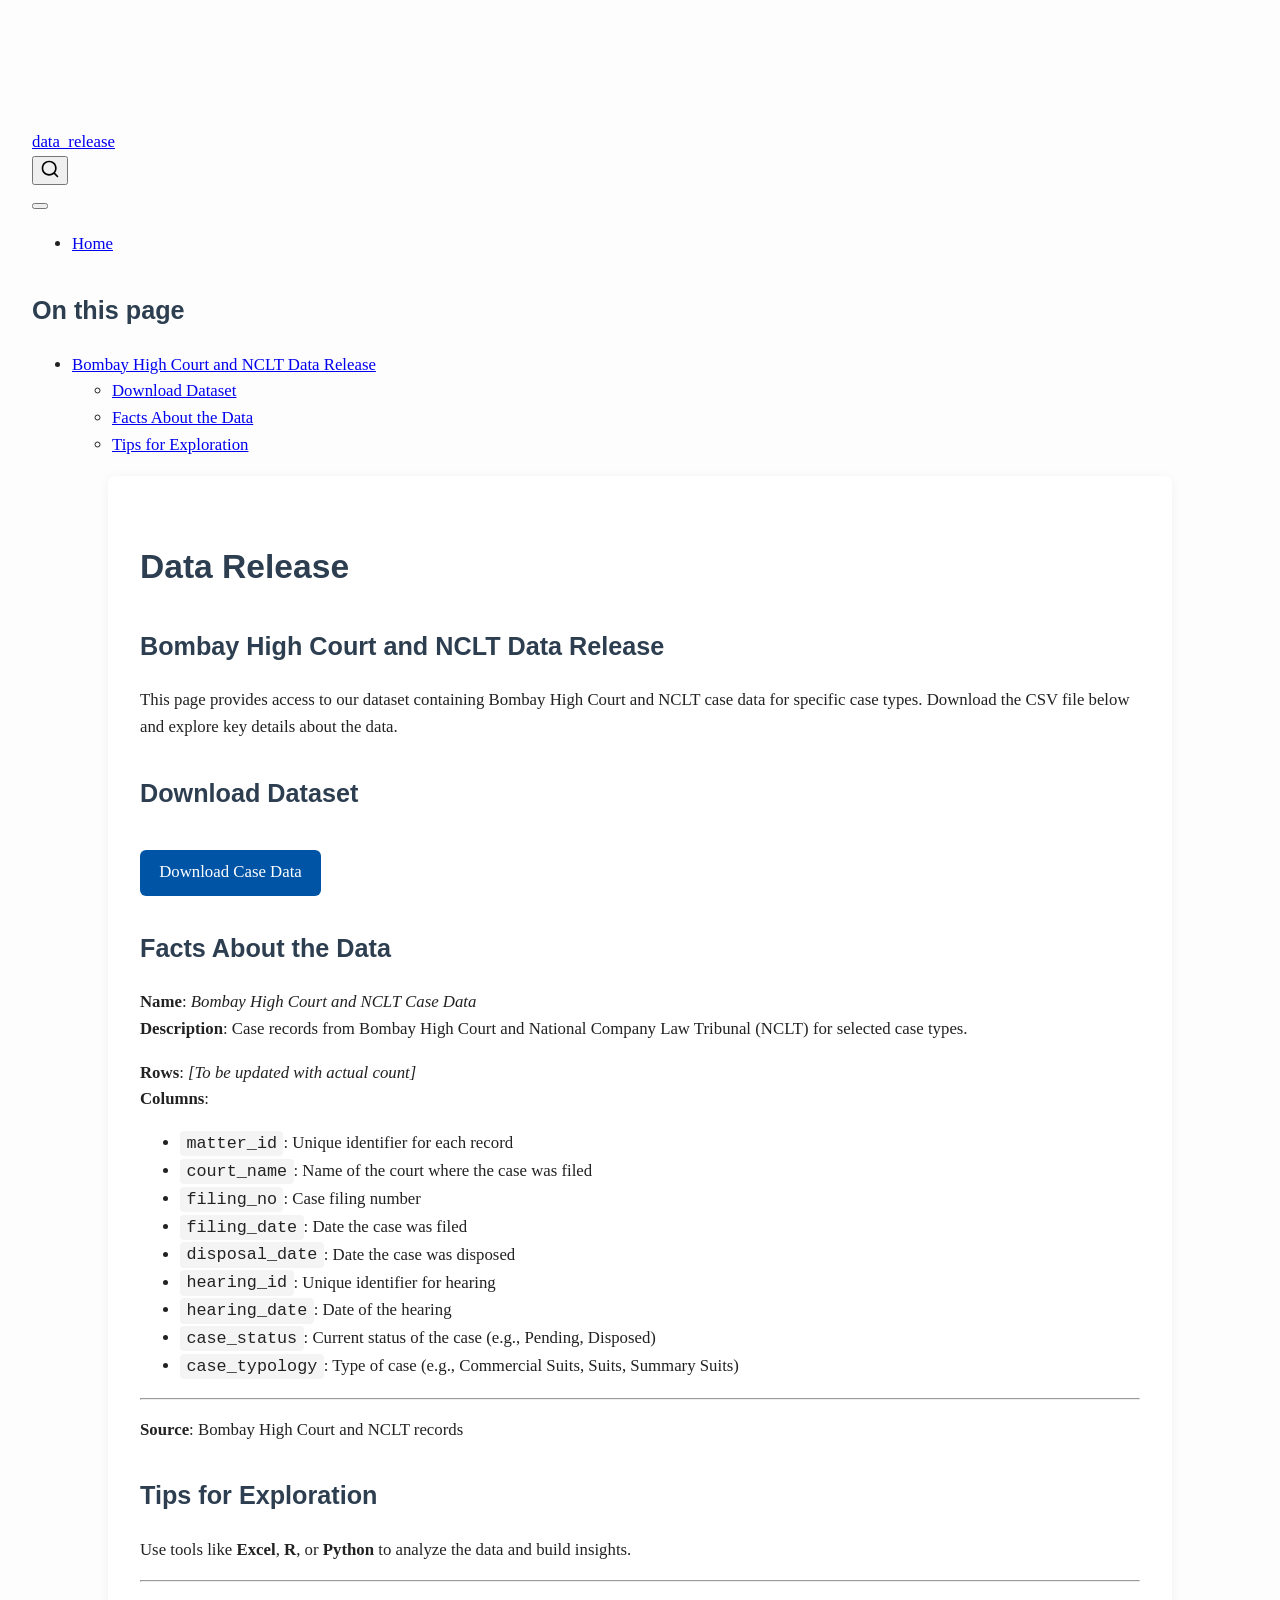
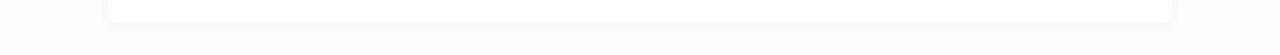
==== docs/index.html @ f9a4d81f "render site" ====
<!DOCTYPE html>
<html xmlns="http://www.w3.org/1999/xhtml" lang="en" xml:lang="en"><head>

<meta charset="utf-8">
<meta name="generator" content="quarto-1.7.31">

<meta name="viewport" content="width=device-width, initial-scale=1.0, user-scalable=yes">


<title>Data Release – data_release</title>
<style>
code{white-space: pre-wrap;}
span.smallcaps{font-variant: small-caps;}
div.columns{display: flex; gap: min(4vw, 1.5em);}
div.column{flex: auto; overflow-x: auto;}
div.hanging-indent{margin-left: 1.5em; text-indent: -1.5em;}
ul.task-list{list-style: none;}
ul.task-list li input[type="checkbox"] {
  width: 0.8em;
  margin: 0 0.8em 0.2em -1em; /* quarto-specific, see https://github.com/quarto-dev/quarto-cli/issues/4556 */ 
  vertical-align: middle;
}
</style>


<script src="site_libs/quarto-nav/quarto-nav.js"></script>
<script src="site_libs/quarto-nav/headroom.min.js"></script>
<script src="site_libs/clipboard/clipboard.min.js"></script>
<script src="site_libs/quarto-search/autocomplete.umd.js"></script>
<script src="site_libs/quarto-search/fuse.min.js"></script>
<script src="site_libs/quarto-search/quarto-search.js"></script>
<meta name="quarto:offset" content="./">
<script src="site_libs/quarto-html/quarto.js" type="module"></script>
<script src="site_libs/quarto-html/tabsets/tabsets.js" type="module"></script>
<script src="site_libs/quarto-html/popper.min.js"></script>
<script src="site_libs/quarto-html/tippy.umd.min.js"></script>
<script src="site_libs/quarto-html/anchor.min.js"></script>
<link href="site_libs/quarto-html/tippy.css" rel="stylesheet">
<link href="site_libs/quarto-html/quarto-syntax-highlighting-e1a5c8363afafaef2c763b6775fbf3ca.css" rel="stylesheet" id="quarto-text-highlighting-styles">
<script src="site_libs/bootstrap/bootstrap.min.js"></script>
<link href="site_libs/bootstrap/bootstrap-icons.css" rel="stylesheet">
<link href="site_libs/bootstrap/bootstrap-c1fac2584b48ed01fb6e278e36375074.min.css" rel="stylesheet" append-hash="true" id="quarto-bootstrap" data-mode="light">
<script id="quarto-search-options" type="application/json">{
  "location": "navbar",
  "copy-button": false,
  "collapse-after": 3,
  "panel-placement": "end",
  "type": "overlay",
  "limit": 50,
  "keyboard-shortcut": [
    "f",
    "/",
    "s"
  ],
  "show-item-context": false,
  "language": {
    "search-no-results-text": "No results",
    "search-matching-documents-text": "matching documents",
    "search-copy-link-title": "Copy link to search",
    "search-hide-matches-text": "Hide additional matches",
    "search-more-match-text": "more match in this document",
    "search-more-matches-text": "more matches in this document",
    "search-clear-button-title": "Clear",
    "search-text-placeholder": "",
    "search-detached-cancel-button-title": "Cancel",
    "search-submit-button-title": "Submit",
    "search-label": "Search"
  }
}</script>


<link rel="stylesheet" href="styles.css">
</head>

<body class="nav-fixed quarto-light">

<div id="quarto-search-results"></div>
  <header id="quarto-header" class="headroom fixed-top">
    <nav class="navbar navbar-expand-lg " data-bs-theme="dark">
      <div class="navbar-container container-fluid">
      <div class="navbar-brand-container mx-auto">
    <a class="navbar-brand" href="./index.html">
    <span class="navbar-title">data_release</span>
    </a>
  </div>
            <div id="quarto-search" class="" title="Search"></div>
          <button class="navbar-toggler" type="button" data-bs-toggle="collapse" data-bs-target="#navbarCollapse" aria-controls="navbarCollapse" role="menu" aria-expanded="false" aria-label="Toggle navigation" onclick="if (window.quartoToggleHeadroom) { window.quartoToggleHeadroom(); }">
  <span class="navbar-toggler-icon"></span>
</button>
          <div class="collapse navbar-collapse" id="navbarCollapse">
            <ul class="navbar-nav navbar-nav-scroll me-auto">
  <li class="nav-item">
    <a class="nav-link active" href="./index.html" aria-current="page"> 
<span class="menu-text">Home</span></a>
  </li>  
</ul>
          </div> <!-- /navcollapse -->
            <div class="quarto-navbar-tools">
</div>
      </div> <!-- /container-fluid -->
    </nav>
</header>
<!-- content -->
<div id="quarto-content" class="quarto-container page-columns page-rows-contents page-layout-article page-navbar">
<!-- sidebar -->
<!-- margin-sidebar -->
    <div id="quarto-margin-sidebar" class="sidebar margin-sidebar">
        <nav id="TOC" role="doc-toc" class="toc-active">
    <h2 id="toc-title">On this page</h2>
   
  <ul>
  <li><a href="#bombay-high-court-and-nclt-data-release" id="toc-bombay-high-court-and-nclt-data-release" class="nav-link active" data-scroll-target="#bombay-high-court-and-nclt-data-release">Bombay High Court and NCLT Data Release</a>
  <ul class="collapse">
  <li><a href="#download-dataset" id="toc-download-dataset" class="nav-link" data-scroll-target="#download-dataset">Download Dataset</a></li>
  <li><a href="#facts-about-the-data" id="toc-facts-about-the-data" class="nav-link" data-scroll-target="#facts-about-the-data">Facts About the Data</a></li>
  <li><a href="#tips-for-exploration" id="toc-tips-for-exploration" class="nav-link" data-scroll-target="#tips-for-exploration">Tips for Exploration</a></li>
  </ul></li>
  </ul>
</nav>
    </div>
<!-- main -->
<main class="content" id="quarto-document-content">

<header id="title-block-header" class="quarto-title-block default">
<div class="quarto-title">
<h1 class="title">Data Release</h1>
</div>



<div class="quarto-title-meta">

    
  
    
  </div>
  


</header>


<section id="bombay-high-court-and-nclt-data-release" class="level1">
<h1>Bombay High Court and NCLT Data Release</h1>
<p>This page provides access to our dataset containing Bombay High Court and NCLT case data for specific case types. Download the CSV file below and explore key details about the data.</p>
<section id="download-dataset" class="level2">
<h2 class="anchored" data-anchor-id="download-dataset">Download Dataset</h2>
<p><a href="bhc_data.csv" class="btn" download="true">Download Case Data</a></p>
</section>
<section id="facts-about-the-data" class="level2">
<h2 class="anchored" data-anchor-id="facts-about-the-data">Facts About the Data</h2>
<p><strong>Name</strong>: <em>Bombay High Court and NCLT Case Data</em><br>
<strong>Description</strong>: Case records from Bombay High Court and National Company Law Tribunal (NCLT) for selected case types.</p>
<p><strong>Rows</strong>: <em>[To be updated with actual count]</em><br>
<strong>Columns</strong>:</p>
<ul>
<li><code>matter_id</code>: Unique identifier for each record<br>
</li>
<li><code>court_name</code>: Name of the court where the case was filed</li>
<li><code>filing_no</code>: Case filing number<br>
</li>
<li><code>filing_date</code>: Date the case was filed<br>
</li>
<li><code>disposal_date</code>: Date the case was disposed<br>
</li>
<li><code>hearing_id</code>: Unique identifier for hearing<br>
</li>
<li><code>hearing_date</code>: Date of the hearing<br>
</li>
<li><code>case_status</code>: Current status of the case (e.g., Pending, Disposed)<br>
</li>
<li><code>case_typology</code>: Type of case (e.g., Commercial Suits, Suits, Summary Suits)</li>
</ul>
<hr>
<p><strong>Source</strong>: Bombay High Court and NCLT records</p>
</section>
<section id="tips-for-exploration" class="level2">
<h2 class="anchored" data-anchor-id="tips-for-exploration">Tips for Exploration</h2>
<p>Use tools like <strong>Excel</strong>, <strong>R</strong>, or <strong>Python</strong> to analyze the data and build insights.</p>
<hr>


</section>
</section>

</main> <!-- /main -->
<script id="quarto-html-after-body" type="application/javascript">
  window.document.addEventListener("DOMContentLoaded", function (event) {
    const icon = "";
    const anchorJS = new window.AnchorJS();
    anchorJS.options = {
      placement: 'right',
      icon: icon
    };
    anchorJS.add('.anchored');
    const isCodeAnnotation = (el) => {
      for (const clz of el.classList) {
        if (clz.startsWith('code-annotation-')) {                     
          return true;
        }
      }
      return false;
    }
    const onCopySuccess = function(e) {
      // button target
      const button = e.trigger;
      // don't keep focus
      button.blur();
      // flash "checked"
      button.classList.add('code-copy-button-checked');
      var currentTitle = button.getAttribute("title");
      button.setAttribute("title", "Copied!");
      let tooltip;
      if (window.bootstrap) {
        button.setAttribute("data-bs-toggle", "tooltip");
        button.setAttribute("data-bs-placement", "left");
        button.setAttribute("data-bs-title", "Copied!");
        tooltip = new bootstrap.Tooltip(button, 
          { trigger: "manual", 
            customClass: "code-copy-button-tooltip",
            offset: [0, -8]});
        tooltip.show();    
      }
      setTimeout(function() {
        if (tooltip) {
          tooltip.hide();
          button.removeAttribute("data-bs-title");
          button.removeAttribute("data-bs-toggle");
          button.removeAttribute("data-bs-placement");
        }
        button.setAttribute("title", currentTitle);
        button.classList.remove('code-copy-button-checked');
      }, 1000);
      // clear code selection
      e.clearSelection();
    }
    const getTextToCopy = function(trigger) {
        const codeEl = trigger.previousElementSibling.cloneNode(true);
        for (const childEl of codeEl.children) {
          if (isCodeAnnotation(childEl)) {
            childEl.remove();
          }
        }
        return codeEl.innerText;
    }
    const clipboard = new window.ClipboardJS('.code-copy-button:not([data-in-quarto-modal])', {
      text: getTextToCopy
    });
    clipboard.on('success', onCopySuccess);
    if (window.document.getElementById('quarto-embedded-source-code-modal')) {
      const clipboardModal = new window.ClipboardJS('.code-copy-button[data-in-quarto-modal]', {
        text: getTextToCopy,
        container: window.document.getElementById('quarto-embedded-source-code-modal')
      });
      clipboardModal.on('success', onCopySuccess);
    }
      var localhostRegex = new RegExp(/^(?:http|https):\/\/localhost\:?[0-9]*\//);
      var mailtoRegex = new RegExp(/^mailto:/);
        var filterRegex = new RegExp('/' + window.location.host + '/');
      var isInternal = (href) => {
          return filterRegex.test(href) || localhostRegex.test(href) || mailtoRegex.test(href);
      }
      // Inspect non-navigation links and adorn them if external
     var links = window.document.querySelectorAll('a[href]:not(.nav-link):not(.navbar-brand):not(.toc-action):not(.sidebar-link):not(.sidebar-item-toggle):not(.pagination-link):not(.no-external):not([aria-hidden]):not(.dropdown-item):not(.quarto-navigation-tool):not(.about-link)');
      for (var i=0; i<links.length; i++) {
        const link = links[i];
        if (!isInternal(link.href)) {
          // undo the damage that might have been done by quarto-nav.js in the case of
          // links that we want to consider external
          if (link.dataset.originalHref !== undefined) {
            link.href = link.dataset.originalHref;
          }
        }
      }
    function tippyHover(el, contentFn, onTriggerFn, onUntriggerFn) {
      const config = {
        allowHTML: true,
        maxWidth: 500,
        delay: 100,
        arrow: false,
        appendTo: function(el) {
            return el.parentElement;
        },
        interactive: true,
        interactiveBorder: 10,
        theme: 'quarto',
        placement: 'bottom-start',
      };
      if (contentFn) {
        config.content = contentFn;
      }
      if (onTriggerFn) {
        config.onTrigger = onTriggerFn;
      }
      if (onUntriggerFn) {
        config.onUntrigger = onUntriggerFn;
      }
      window.tippy(el, config); 
    }
    const noterefs = window.document.querySelectorAll('a[role="doc-noteref"]');
    for (var i=0; i<noterefs.length; i++) {
      const ref = noterefs[i];
      tippyHover(ref, function() {
        // use id or data attribute instead here
        let href = ref.getAttribute('data-footnote-href') || ref.getAttribute('href');
        try { href = new URL(href).hash; } catch {}
        const id = href.replace(/^#\/?/, "");
        const note = window.document.getElementById(id);
        if (note) {
          return note.innerHTML;
        } else {
          return "";
        }
      });
    }
    const xrefs = window.document.querySelectorAll('a.quarto-xref');
    const processXRef = (id, note) => {
      // Strip column container classes
      const stripColumnClz = (el) => {
        el.classList.remove("page-full", "page-columns");
        if (el.children) {
          for (const child of el.children) {
            stripColumnClz(child);
          }
        }
      }
      stripColumnClz(note)
      if (id === null || id.startsWith('sec-')) {
        // Special case sections, only their first couple elements
        const container = document.createElement("div");
        if (note.children && note.children.length > 2) {
          container.appendChild(note.children[0].cloneNode(true));
          for (let i = 1; i < note.children.length; i++) {
            const child = note.children[i];
            if (child.tagName === "P" && child.innerText === "") {
              continue;
            } else {
              container.appendChild(child.cloneNode(true));
              break;
            }
          }
          if (window.Quarto?.typesetMath) {
            window.Quarto.typesetMath(container);
          }
          return container.innerHTML
        } else {
          if (window.Quarto?.typesetMath) {
            window.Quarto.typesetMath(note);
          }
          return note.innerHTML;
        }
      } else {
        // Remove any anchor links if they are present
        const anchorLink = note.querySelector('a.anchorjs-link');
        if (anchorLink) {
          anchorLink.remove();
        }
        if (window.Quarto?.typesetMath) {
          window.Quarto.typesetMath(note);
        }
        if (note.classList.contains("callout")) {
          return note.outerHTML;
        } else {
          return note.innerHTML;
        }
      }
    }
    for (var i=0; i<xrefs.length; i++) {
      const xref = xrefs[i];
      tippyHover(xref, undefined, function(instance) {
        instance.disable();
        let url = xref.getAttribute('href');
        let hash = undefined; 
        if (url.startsWith('#')) {
          hash = url;
        } else {
          try { hash = new URL(url).hash; } catch {}
        }
        if (hash) {
          const id = hash.replace(/^#\/?/, "");
          const note = window.document.getElementById(id);
          if (note !== null) {
            try {
              const html = processXRef(id, note.cloneNode(true));
              instance.setContent(html);
            } finally {
              instance.enable();
              instance.show();
            }
          } else {
            // See if we can fetch this
            fetch(url.split('#')[0])
            .then(res => res.text())
            .then(html => {
              const parser = new DOMParser();
              const htmlDoc = parser.parseFromString(html, "text/html");
              const note = htmlDoc.getElementById(id);
              if (note !== null) {
                const html = processXRef(id, note);
                instance.setContent(html);
              } 
            }).finally(() => {
              instance.enable();
              instance.show();
            });
          }
        } else {
          // See if we can fetch a full url (with no hash to target)
          // This is a special case and we should probably do some content thinning / targeting
          fetch(url)
          .then(res => res.text())
          .then(html => {
            const parser = new DOMParser();
            const htmlDoc = parser.parseFromString(html, "text/html");
            const note = htmlDoc.querySelector('main.content');
            if (note !== null) {
              // This should only happen for chapter cross references
              // (since there is no id in the URL)
              // remove the first header
              if (note.children.length > 0 && note.children[0].tagName === "HEADER") {
                note.children[0].remove();
              }
              const html = processXRef(null, note);
              instance.setContent(html);
            } 
          }).finally(() => {
            instance.enable();
            instance.show();
          });
        }
      }, function(instance) {
      });
    }
        let selectedAnnoteEl;
        const selectorForAnnotation = ( cell, annotation) => {
          let cellAttr = 'data-code-cell="' + cell + '"';
          let lineAttr = 'data-code-annotation="' +  annotation + '"';
          const selector = 'span[' + cellAttr + '][' + lineAttr + ']';
          return selector;
        }
        const selectCodeLines = (annoteEl) => {
          const doc = window.document;
          const targetCell = annoteEl.getAttribute("data-target-cell");
          const targetAnnotation = annoteEl.getAttribute("data-target-annotation");
          const annoteSpan = window.document.querySelector(selectorForAnnotation(targetCell, targetAnnotation));
          const lines = annoteSpan.getAttribute("data-code-lines").split(",");
          const lineIds = lines.map((line) => {
            return targetCell + "-" + line;
          })
          let top = null;
          let height = null;
          let parent = null;
          if (lineIds.length > 0) {
              //compute the position of the single el (top and bottom and make a div)
              const el = window.document.getElementById(lineIds[0]);
              top = el.offsetTop;
              height = el.offsetHeight;
              parent = el.parentElement.parentElement;
            if (lineIds.length > 1) {
              const lastEl = window.document.getElementById(lineIds[lineIds.length - 1]);
              const bottom = lastEl.offsetTop + lastEl.offsetHeight;
              height = bottom - top;
            }
            if (top !== null && height !== null && parent !== null) {
              // cook up a div (if necessary) and position it 
              let div = window.document.getElementById("code-annotation-line-highlight");
              if (div === null) {
                div = window.document.createElement("div");
                div.setAttribute("id", "code-annotation-line-highlight");
                div.style.position = 'absolute';
                parent.appendChild(div);
              }
              div.style.top = top - 2 + "px";
              div.style.height = height + 4 + "px";
              div.style.left = 0;
              let gutterDiv = window.document.getElementById("code-annotation-line-highlight-gutter");
              if (gutterDiv === null) {
                gutterDiv = window.document.createElement("div");
                gutterDiv.setAttribute("id", "code-annotation-line-highlight-gutter");
                gutterDiv.style.position = 'absolute';
                const codeCell = window.document.getElementById(targetCell);
                const gutter = codeCell.querySelector('.code-annotation-gutter');
                gutter.appendChild(gutterDiv);
              }
              gutterDiv.style.top = top - 2 + "px";
              gutterDiv.style.height = height + 4 + "px";
            }
            selectedAnnoteEl = annoteEl;
          }
        };
        const unselectCodeLines = () => {
          const elementsIds = ["code-annotation-line-highlight", "code-annotation-line-highlight-gutter"];
          elementsIds.forEach((elId) => {
            const div = window.document.getElementById(elId);
            if (div) {
              div.remove();
            }
          });
          selectedAnnoteEl = undefined;
        };
          // Handle positioning of the toggle
      window.addEventListener(
        "resize",
        throttle(() => {
          elRect = undefined;
          if (selectedAnnoteEl) {
            selectCodeLines(selectedAnnoteEl);
          }
        }, 10)
      );
      function throttle(fn, ms) {
      let throttle = false;
      let timer;
        return (...args) => {
          if(!throttle) { // first call gets through
              fn.apply(this, args);
              throttle = true;
          } else { // all the others get throttled
              if(timer) clearTimeout(timer); // cancel #2
              timer = setTimeout(() => {
                fn.apply(this, args);
                timer = throttle = false;
              }, ms);
          }
        };
      }
        // Attach click handler to the DT
        const annoteDls = window.document.querySelectorAll('dt[data-target-cell]');
        for (const annoteDlNode of annoteDls) {
          annoteDlNode.addEventListener('click', (event) => {
            const clickedEl = event.target;
            if (clickedEl !== selectedAnnoteEl) {
              unselectCodeLines();
              const activeEl = window.document.querySelector('dt[data-target-cell].code-annotation-active');
              if (activeEl) {
                activeEl.classList.remove('code-annotation-active');
              }
              selectCodeLines(clickedEl);
              clickedEl.classList.add('code-annotation-active');
            } else {
              // Unselect the line
              unselectCodeLines();
              clickedEl.classList.remove('code-annotation-active');
            }
          });
        }
    const findCites = (el) => {
      const parentEl = el.parentElement;
      if (parentEl) {
        const cites = parentEl.dataset.cites;
        if (cites) {
          return {
            el,
            cites: cites.split(' ')
          };
        } else {
          return findCites(el.parentElement)
        }
      } else {
        return undefined;
      }
    };
    var bibliorefs = window.document.querySelectorAll('a[role="doc-biblioref"]');
    for (var i=0; i<bibliorefs.length; i++) {
      const ref = bibliorefs[i];
      const citeInfo = findCites(ref);
      if (citeInfo) {
        tippyHover(citeInfo.el, function() {
          var popup = window.document.createElement('div');
          citeInfo.cites.forEach(function(cite) {
            var citeDiv = window.document.createElement('div');
            citeDiv.classList.add('hanging-indent');
            citeDiv.classList.add('csl-entry');
            var biblioDiv = window.document.getElementById('ref-' + cite);
            if (biblioDiv) {
              citeDiv.innerHTML = biblioDiv.innerHTML;
            }
            popup.appendChild(citeDiv);
          });
          return popup.innerHTML;
        });
      }
    }
  });
  </script>
</div> <!-- /content -->




</body></html>
---- docs/site_libs/quarto-html/tippy.css ----
.tippy-box[data-animation=fade][data-state=hidden]{opacity:0}[data-tippy-root]{max-width:calc(100vw - 10px)}.tippy-box{position:relative;background-color:#333;color:#fff;border-radius:4px;font-size:14px;line-height:1.4;white-space:normal;outline:0;transition-property:transform,visibility,opacity}.tippy-box[data-placement^=top]>.tippy-arrow{bottom:0}.tippy-box[data-placement^=top]>.tippy-arrow:before{bottom:-7px;left:0;border-width:8px 8px 0;border-top-color:initial;transform-origin:center top}.tippy-box[data-placement^=bottom]>.tippy-arrow{top:0}.tippy-box[data-placement^=bottom]>.tippy-arrow:before{top:-7px;left:0;border-width:0 8px 8px;border-bottom-color:initial;transform-origin:center bottom}.tippy-box[data-placement^=left]>.tippy-arrow{right:0}.tippy-box[data-placement^=left]>.tippy-arrow:before{border-width:8px 0 8px 8px;border-left-color:initial;right:-7px;transform-origin:center left}.tippy-box[data-placement^=right]>.tippy-arrow{left:0}.tippy-box[data-placement^=right]>.tippy-arrow:before{left:-7px;border-width:8px 8px 8px 0;border-right-color:initial;transform-origin:center right}.tippy-box[data-inertia][data-state=visible]{transition-timing-function:cubic-bezier(.54,1.5,.38,1.11)}.tippy-arrow{width:16px;height:16px;color:#333}.tippy-arrow:before{content:"";position:absolute;border-color:transparent;border-style:solid}.tippy-content{position:relative;padding:5px 9px;z-index:1}
---- docs/site_libs/quarto-html/quarto-syntax-highlighting-e1a5c8363afafaef2c763b6775fbf3ca.css ----
/* quarto syntax highlight colors */
:root {
  --quarto-hl-ot-color: #003B4F;
  --quarto-hl-at-color: #657422;
  --quarto-hl-ss-color: #20794D;
  --quarto-hl-an-color: #5E5E5E;
  --quarto-hl-fu-color: #4758AB;
  --quarto-hl-st-color: #20794D;
  --quarto-hl-cf-color: #003B4F;
  --quarto-hl-op-color: #5E5E5E;
  --quarto-hl-er-color: #AD0000;
  --quarto-hl-bn-color: #AD0000;
  --quarto-hl-al-color: #AD0000;
  --quarto-hl-va-color: #111111;
  --quarto-hl-bu-color: inherit;
  --quarto-hl-ex-color: inherit;
  --quarto-hl-pp-color: #AD0000;
  --quarto-hl-in-color: #5E5E5E;
  --quarto-hl-vs-color: #20794D;
  --quarto-hl-wa-color: #5E5E5E;
  --quarto-hl-do-color: #5E5E5E;
  --quarto-hl-im-color: #00769E;
  --quarto-hl-ch-color: #20794D;
  --quarto-hl-dt-color: #AD0000;
  --quarto-hl-fl-color: #AD0000;
  --quarto-hl-co-color: #5E5E5E;
  --quarto-hl-cv-color: #5E5E5E;
  --quarto-hl-cn-color: #8f5902;
  --quarto-hl-sc-color: #5E5E5E;
  --quarto-hl-dv-color: #AD0000;
  --quarto-hl-kw-color: #003B4F;
}

/* other quarto variables */
:root {
  --quarto-font-monospace: SFMono-Regular, Menlo, Monaco, Consolas, "Liberation Mono", "Courier New", monospace;
}

/* syntax highlight based on Pandoc's rules */
pre > code.sourceCode > span {
  color: #003B4F;
}

code.sourceCode > span {
  color: #003B4F;
}

div.sourceCode,
div.sourceCode pre.sourceCode {
  color: #003B4F;
}

/* Normal */
code span {
  color: #003B4F;
}

/* Alert */
code span.al {
  color: #AD0000;
  font-style: inherit;
}

/* Annotation */
code span.an {
  color: #5E5E5E;
  font-style: inherit;
}

/* Attribute */
code span.at {
  color: #657422;
  font-style: inherit;
}

/* BaseN */
code span.bn {
  color: #AD0000;
  font-style: inherit;
}

/* BuiltIn */
code span.bu {
  font-style: inherit;
}

/* ControlFlow */
code span.cf {
  color: #003B4F;
  font-weight: bold;
  font-style: inherit;
}

/* Char */
code span.ch {
  color: #20794D;
  font-style: inherit;
}

/* Constant */
code span.cn {
  color: #8f5902;
  font-style: inherit;
}

/* Comment */
code span.co {
  color: #5E5E5E;
  font-style: inherit;
}

/* CommentVar */
code span.cv {
  color: #5E5E5E;
  font-style: italic;
}

/* Documentation */
code span.do {
  color: #5E5E5E;
  font-style: italic;
}

/* DataType */
code span.dt {
  color: #AD0000;
  font-style: inherit;
}

/* DecVal */
code span.dv {
  color: #AD0000;
  font-style: inherit;
}

/* Error */
code span.er {
  color: #AD0000;
  font-style: inherit;
}

/* Extension */
code span.ex {
  font-style: inherit;
}

/* Float */
code span.fl {
  color: #AD0000;
  font-style: inherit;
}

/* Function */
code span.fu {
  color: #4758AB;
  font-style: inherit;
}

/* Import */
code span.im {
  color: #00769E;
  font-style: inherit;
}

/* Information */
code span.in {
  color: #5E5E5E;
  font-style: inherit;
}

/* Keyword */
code span.kw {
  color: #003B4F;
  font-weight: bold;
  font-style: inherit;
}

/* Operator */
code span.op {
  color: #5E5E5E;
  font-style: inherit;
}

/* Other */
code span.ot {
  color: #003B4F;
  font-style: inherit;
}

/* Preprocessor */
code span.pp {
  color: #AD0000;
  font-style: inherit;
}

/* SpecialChar */
code span.sc {
  color: #5E5E5E;
  font-style: inherit;
}

/* SpecialString */
code span.ss {
  color: #20794D;
  font-style: inherit;
}

/* String */
code span.st {
  color: #20794D;
  font-style: inherit;
}

/* Variable */
code span.va {
  color: #111111;
  font-style: inherit;
}

/* VerbatimString */
code span.vs {
  color: #20794D;
  font-style: inherit;
}

/* Warning */
code span.wa {
  color: #5E5E5E;
  font-style: italic;
}

.prevent-inlining {
  content: "</";
}

/*# sourceMappingURL=c735b2cac6c846c1abc72f5ce1520814.css.map */
---- docs/styles.css ----
/* styles.css */

body {
  font-family: "Georgia", serif;
  line-height: 1.6;
  font-size: 1.05rem;
  background-color: #fdfdfd;
  color: #222;
  margin: 0;
  padding: 2rem;
  box-sizing: border-box;
}

main.content {
  max-width: 1000px;
  margin: 0 auto;
  padding: 2rem;
  background: white;
  box-shadow: 0 2px 12px rgba(0, 0, 0, 0.05);
  border-radius: 8px;
}

h1, h2, h3 {
  font-family: "Helvetica Neue", sans-serif;
  margin-top: 2rem;
  color: #2c3e50;
}

a.btn {
  display: inline-block;
  background-color: #0054a6;
  color: white;
  padding: 0.6rem 1.2rem;
  border-radius: 6px;
  text-decoration: none;
  margin-top: 1rem;
}

a.btn:hover {
  background-color: #003f7d;
}

code {
  background-color: #f4f4f4;
  padding: 0.2rem 0.4rem;
  border-radius: 4px;
}

@media screen and (max-width: 768px) {
  body {
    padding: 1rem;
    font-size: 1rem;
  }

  main.content {
    padding: 1.5rem;
  }
}
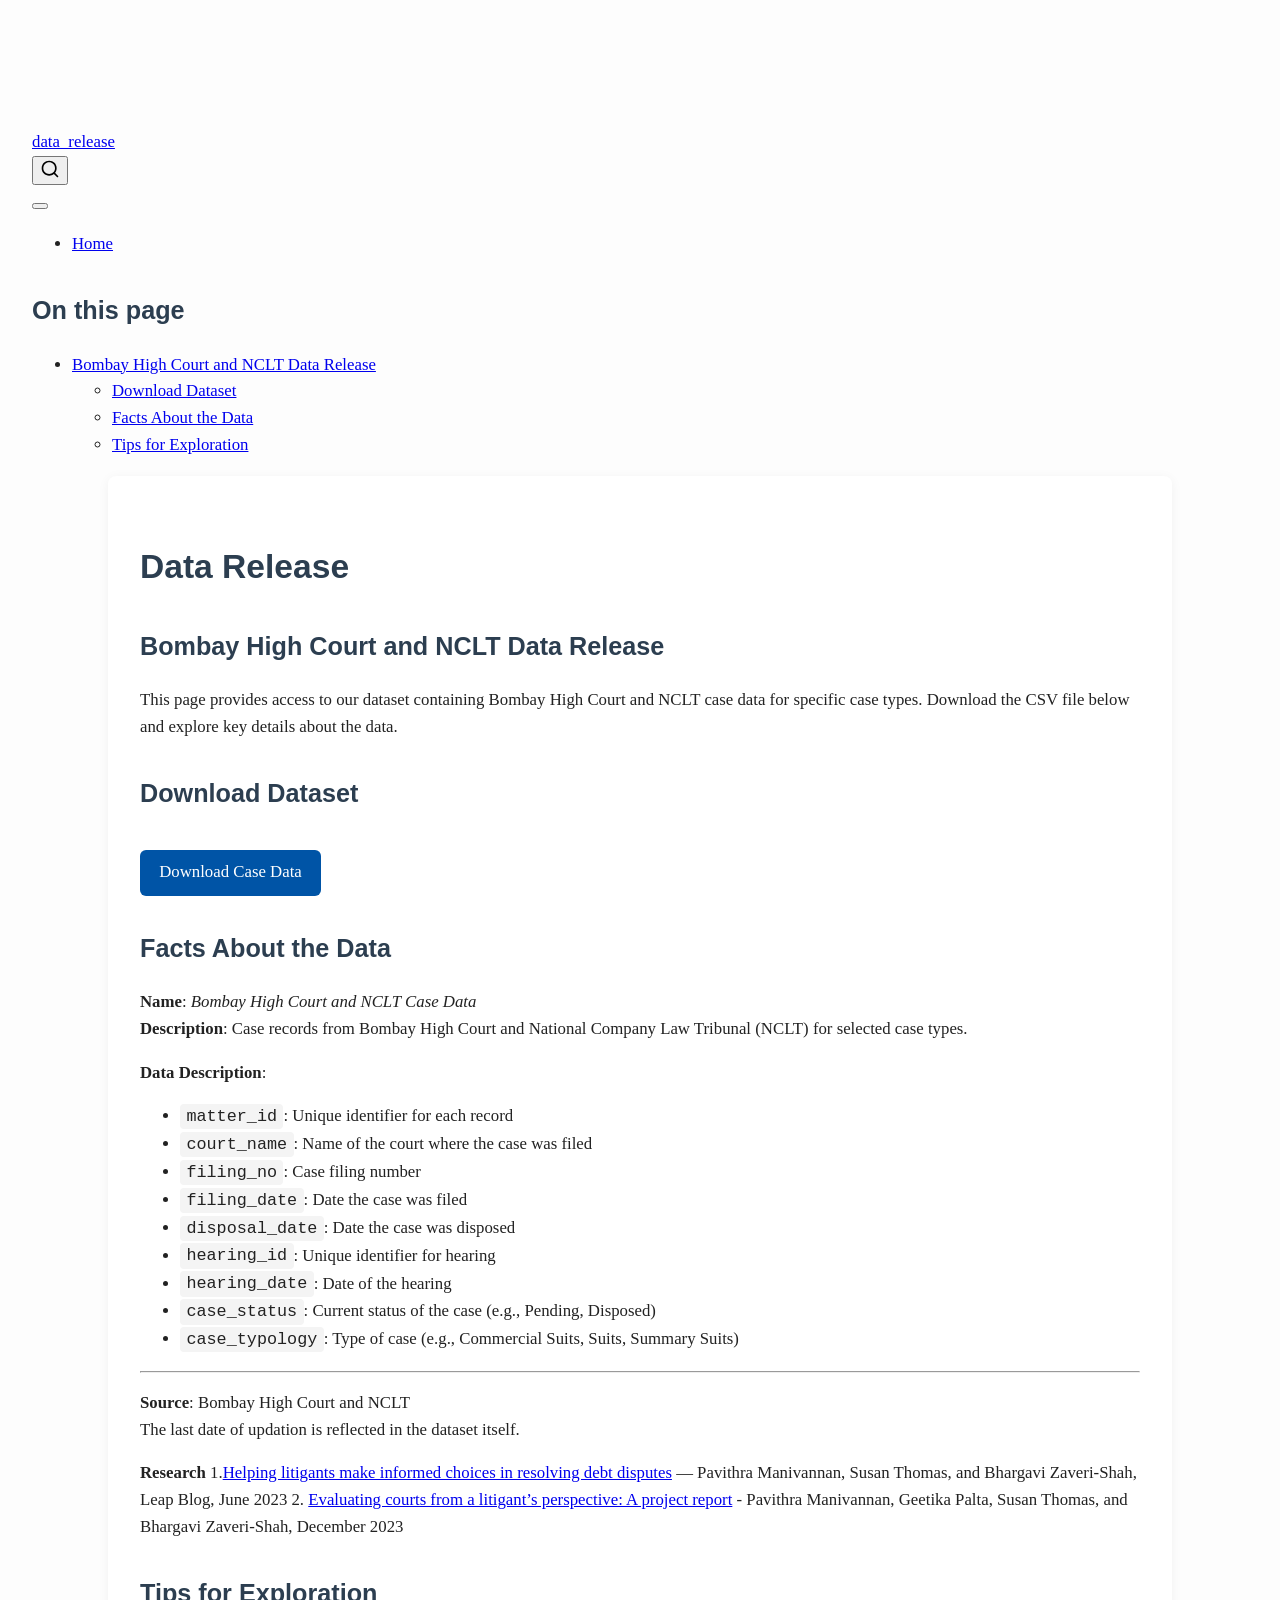
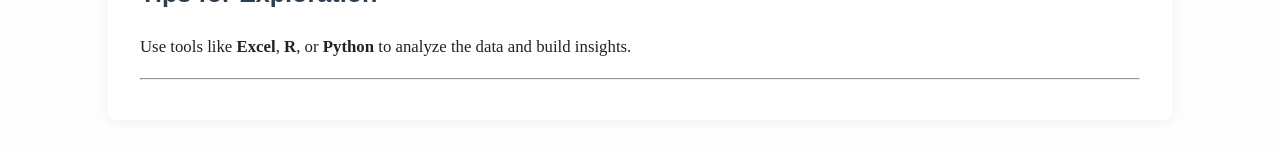
==== commit 5bba5abe: "Updated gitignore" ====
--- a/docs/index.html
+++ b/docs/index.html
@@ -151,8 +151,7 @@
 <h2 class="anchored" data-anchor-id="facts-about-the-data">Facts About the Data</h2>
 <p><strong>Name</strong>: <em>Bombay High Court and NCLT Case Data</em><br>
 <strong>Description</strong>: Case records from Bombay High Court and National Company Law Tribunal (NCLT) for selected case types.</p>
-<p><strong>Rows</strong>: <em>[To be updated with actual count]</em><br>
-<strong>Columns</strong>:</p>
+<p><strong>Data Description</strong>:</p>
 <ul>
 <li><code>matter_id</code>: Unique identifier for each record<br>
 </li>
@@ -172,7 +171,9 @@
 <li><code>case_typology</code>: Type of case (e.g., Commercial Suits, Suits, Summary Suits)</li>
 </ul>
 <hr>
-<p><strong>Source</strong>: Bombay High Court and NCLT records</p>
+<p><strong>Source</strong>: Bombay High Court and NCLT<br>
+The last date of updation is reflected in the dataset itself.</p>
+<p><strong>Research</strong> 1.<a href="https://blog.theleapjournal.org/2023/06/helping-litigants-make-informed-choices.html#gsc.tab=0">Helping litigants make informed choices in resolving debt disputes</a> — Pavithra Manivannan, Susan Thomas, and Bhargavi Zaveri-Shah, Leap Blog, June 2023 2. <a href="https://www.xkdr.org/paper/evaluating-courts-from-a-litigants-perspective-a-project-report">Evaluating courts from a litigant’s perspective: A project report</a> - Pavithra Manivannan, Geetika Palta, Susan Thomas, and Bhargavi Zaveri-Shah, December 2023</p>
 </section>
 <section id="tips-for-exploration" class="level2">
 <h2 class="anchored" data-anchor-id="tips-for-exploration">Tips for Exploration</h2>
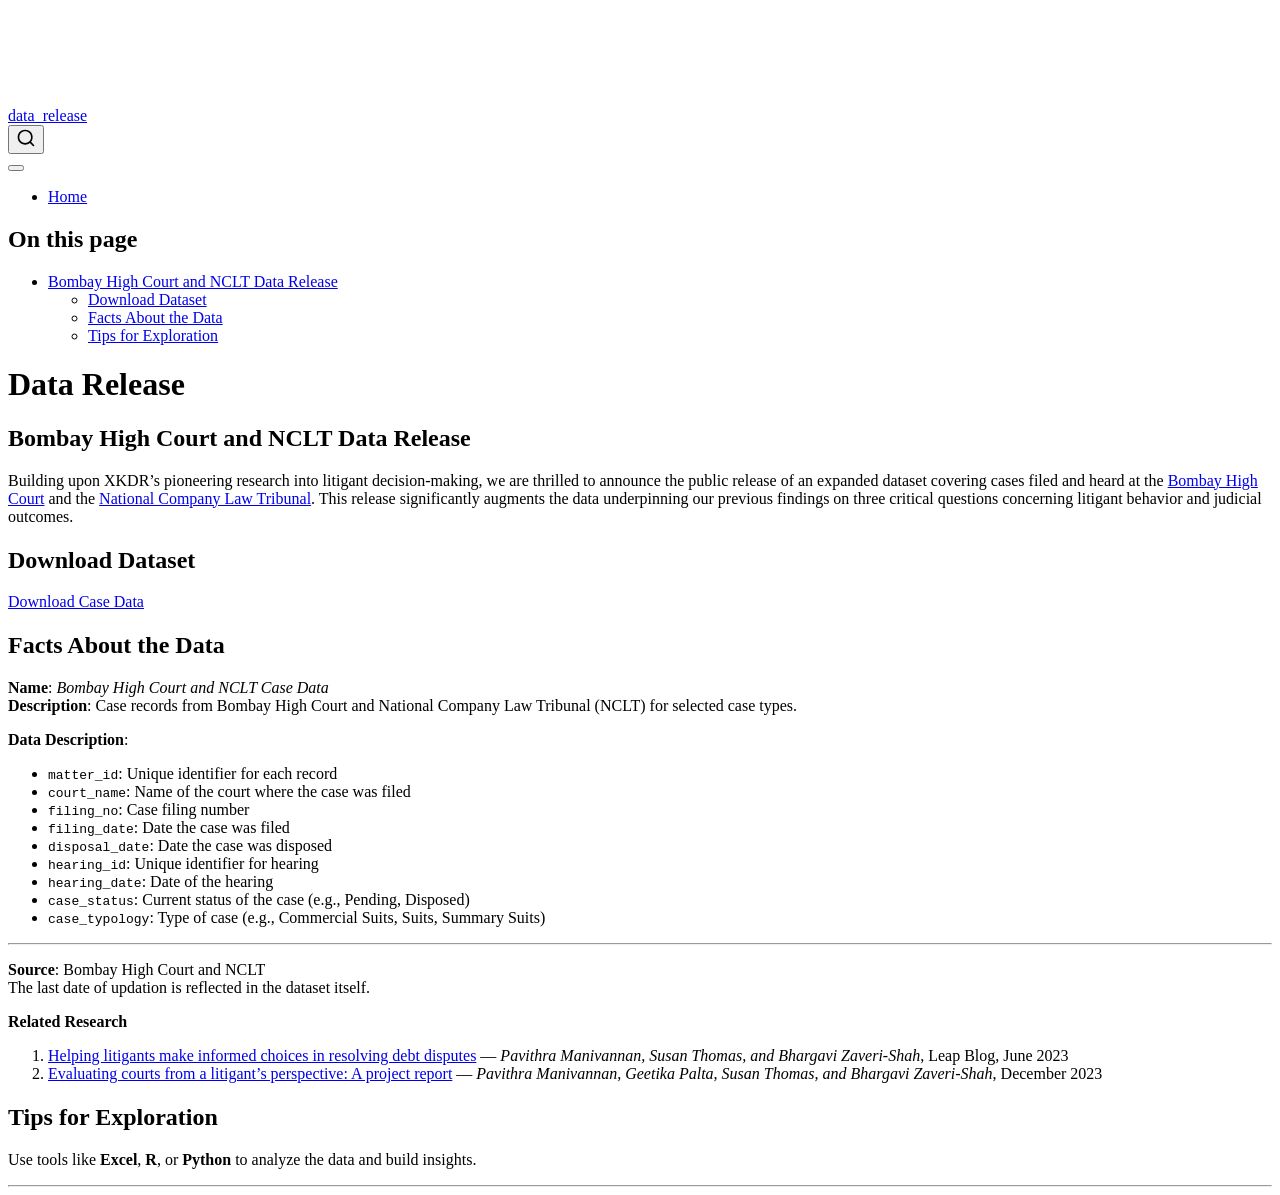
==== commit a005333d: "updated docs" ====
--- a/docs/index.html
+++ b/docs/index.html
@@ -142,7 +142,7 @@
 
 <section id="bombay-high-court-and-nclt-data-release" class="level1">
 <h1>Bombay High Court and NCLT Data Release</h1>
-<p>This page provides access to our dataset containing Bombay High Court and NCLT case data for specific case types. Download the CSV file below and explore key details about the data.</p>
+<p>Building upon XKDR’s pioneering research into litigant decision-making, we are thrilled to announce the public release of an expanded dataset covering cases filed and heard at the <a href="https://xkdr.substack.com/p/xkdr-newsletter-issue-25?utm_source=publication-search">Bombay High Court</a> and the <a href="https://xkdr.substack.com/p/xkdr-newsletter-issue-24?utm_source=publication-search">National Company Law Tribunal</a>. This release significantly augments the data underpinning our previous findings on three critical questions concerning litigant behavior and judicial outcomes.</p>
 <section id="download-dataset" class="level2">
 <h2 class="anchored" data-anchor-id="download-dataset">Download Dataset</h2>
 <p><a href="bhc_data.csv" class="btn" download="true">Download Case Data</a></p>
@@ -173,7 +173,12 @@
 <hr>
 <p><strong>Source</strong>: Bombay High Court and NCLT<br>
 The last date of updation is reflected in the dataset itself.</p>
-<p><strong>Research</strong> 1.<a href="https://blog.theleapjournal.org/2023/06/helping-litigants-make-informed-choices.html#gsc.tab=0">Helping litigants make informed choices in resolving debt disputes</a> — Pavithra Manivannan, Susan Thomas, and Bhargavi Zaveri-Shah, Leap Blog, June 2023 2. <a href="https://www.xkdr.org/paper/evaluating-courts-from-a-litigants-perspective-a-project-report">Evaluating courts from a litigant’s perspective: A project report</a> - Pavithra Manivannan, Geetika Palta, Susan Thomas, and Bhargavi Zaveri-Shah, December 2023</p>
+<p><strong>Related Research</strong></p>
+<ol type="1">
+<li><a href="https://blog.theleapjournal.org/2023/06/helping-litigants-make-informed-choices.html#gsc.tab=0">Helping litigants make informed choices in resolving debt disputes</a> — <em>Pavithra Manivannan, Susan Thomas, and Bhargavi Zaveri-Shah</em>, Leap Blog, June 2023<br>
+</li>
+<li><a href="https://www.xkdr.org/paper/evaluating-courts-from-a-litigants-perspective-a-project-report">Evaluating courts from a litigant’s perspective: A project report</a> — <em>Pavithra Manivannan, Geetika Palta, Susan Thomas, and Bhargavi Zaveri-Shah</em>, December 2023</li>
+</ol>
 </section>
 <section id="tips-for-exploration" class="level2">
 <h2 class="anchored" data-anchor-id="tips-for-exploration">Tips for Exploration</h2>
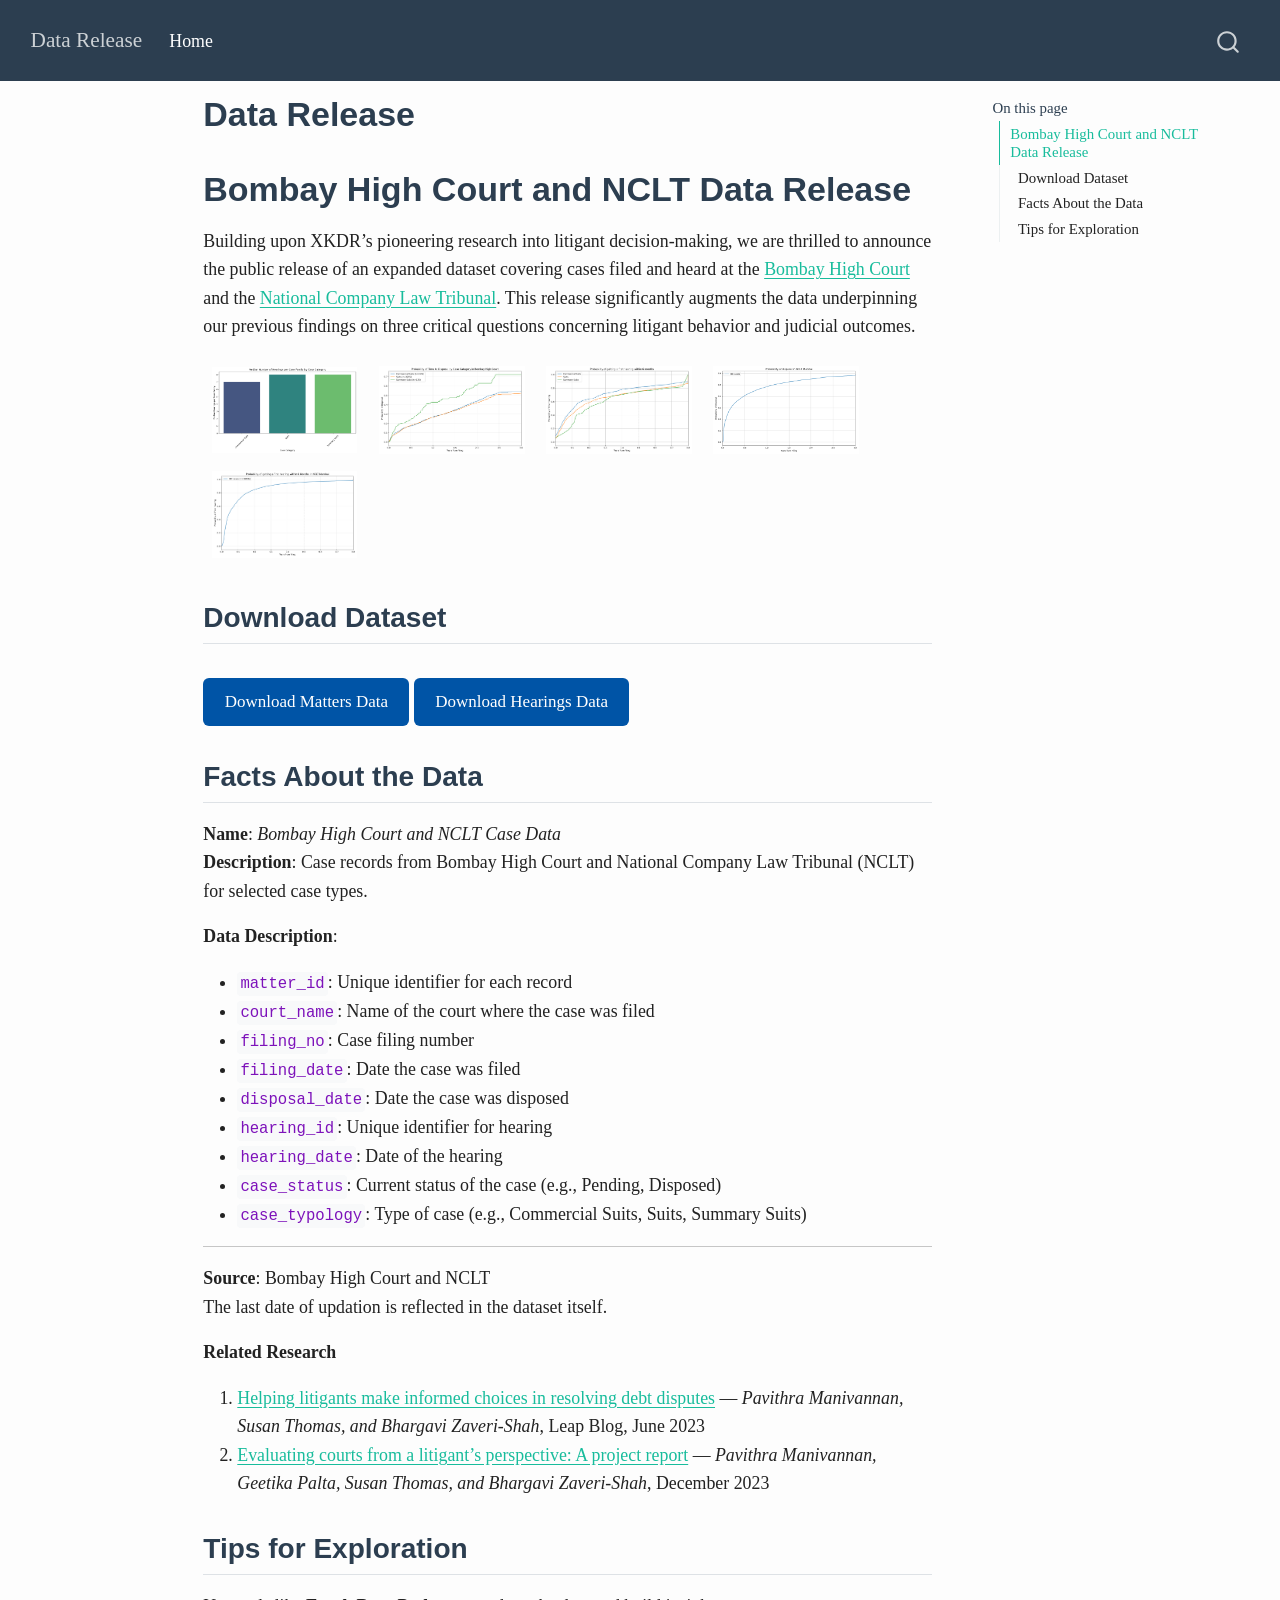
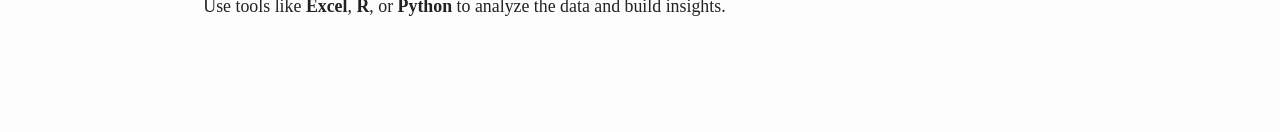
==== commit ffb3aa5f: "WIP: local edits before rebase" ====
--- a/docs/index.html
+++ b/docs/index.html
@@ -7,7 +7,7 @@
 <meta name="viewport" content="width=device-width, initial-scale=1.0, user-scalable=yes">
 
 
-<title>Data Release – data_release</title>
+<title>Data Release</title>
 <style>
 code{white-space: pre-wrap;}
 span.smallcaps{font-variant: small-caps;}
@@ -39,7 +39,10 @@
 <link href="site_libs/quarto-html/quarto-syntax-highlighting-e1a5c8363afafaef2c763b6775fbf3ca.css" rel="stylesheet" id="quarto-text-highlighting-styles">
 <script src="site_libs/bootstrap/bootstrap.min.js"></script>
 <link href="site_libs/bootstrap/bootstrap-icons.css" rel="stylesheet">
-<link href="site_libs/bootstrap/bootstrap-c1fac2584b48ed01fb6e278e36375074.min.css" rel="stylesheet" append-hash="true" id="quarto-bootstrap" data-mode="light">
+<link href="site_libs/bootstrap/bootstrap-6bdd2aebeb936dcddaa5f935a5de481c.min.css" rel="stylesheet" append-hash="true" id="quarto-bootstrap" data-mode="light">
+<script src="site_libs/quarto-contrib/glightbox/glightbox.min.js"></script>
+<link href="site_libs/quarto-contrib/glightbox/glightbox.min.css" rel="stylesheet">
+<link href="site_libs/quarto-contrib/glightbox/lightbox.css" rel="stylesheet">
 <script id="quarto-search-options" type="application/json">{
   "location": "navbar",
   "copy-button": false,
@@ -80,7 +83,7 @@
       <div class="navbar-container container-fluid">
       <div class="navbar-brand-container mx-auto">
     <a class="navbar-brand" href="./index.html">
-    <span class="navbar-title">data_release</span>
+    <span class="navbar-title">Data Release</span>
     </a>
   </div>
             <div id="quarto-search" class="" title="Search"></div>
@@ -143,9 +146,10 @@
 <section id="bombay-high-court-and-nclt-data-release" class="level1">
 <h1>Bombay High Court and NCLT Data Release</h1>
 <p>Building upon XKDR’s pioneering research into litigant decision-making, we are thrilled to announce the public release of an expanded dataset covering cases filed and heard at the <a href="https://xkdr.substack.com/p/xkdr-newsletter-issue-25?utm_source=publication-search">Bombay High Court</a> and the <a href="https://xkdr.substack.com/p/xkdr-newsletter-issue-24?utm_source=publication-search">National Company Law Tribunal</a>. This release significantly augments the data underpinning our previous findings on three critical questions concerning litigant behavior and judicial outcomes.</p>
+<p><a href="images/bhc_median_hearings_by_category.png" class="lightbox" data-gallery="gallery"><img src="images/bhc_median_hearings_by_category.png" class="img-fluid" style="margin-right: 1rem;width:20.0%"></a> <a href="images/bhc_time_to_disposal.png" class="lightbox" data-gallery="gallery"><img src="images/bhc_time_to_disposal.png" class="img-fluid" style="margin-right: 1rem;width:20.0%"></a> <a href="images/bhc_time_to_first_hearing.png" class="lightbox" data-gallery="gallery"><img src="images/bhc_time_to_first_hearing.png" class="img-fluid" style="margin-right: 1rem;width:20.0%"></a> <a href="images/nclt_time_to_disposal_probability.png" class="lightbox" data-gallery="gallery"><img src="images/nclt_time_to_disposal_probability.png" class="img-fluid" style="margin-right: 1rem;width:20.0%"></a> <a href="images/nclt_time_to_first_hearing.png" class="lightbox" data-gallery="gallery"><img src="images/nclt_time_to_first_hearing.png" class="img-fluid" style="width:20.0%"></a></p>
 <section id="download-dataset" class="level2">
 <h2 class="anchored" data-anchor-id="download-dataset">Download Dataset</h2>
-<p><a href="bhc_data.csv" class="btn" download="true">Download Case Data</a></p>
+<p><a href="data/matters.csv" class="btn" download="true">Download Matters Data</a> <a href="data/hearings.csv" class="btn" download="true">Download Hearings Data</a></p>
 </section>
 <section id="facts-about-the-data" class="level2">
 <h2 class="anchored" data-anchor-id="facts-about-the-data">Facts About the Data</h2>
@@ -153,21 +157,14 @@
 <strong>Description</strong>: Case records from Bombay High Court and National Company Law Tribunal (NCLT) for selected case types.</p>
 <p><strong>Data Description</strong>:</p>
 <ul>
-<li><code>matter_id</code>: Unique identifier for each record<br>
-</li>
+<li><code>matter_id</code>: Unique identifier for each record</li>
 <li><code>court_name</code>: Name of the court where the case was filed</li>
-<li><code>filing_no</code>: Case filing number<br>
-</li>
-<li><code>filing_date</code>: Date the case was filed<br>
-</li>
-<li><code>disposal_date</code>: Date the case was disposed<br>
-</li>
-<li><code>hearing_id</code>: Unique identifier for hearing<br>
-</li>
-<li><code>hearing_date</code>: Date of the hearing<br>
-</li>
-<li><code>case_status</code>: Current status of the case (e.g., Pending, Disposed)<br>
-</li>
+<li><code>filing_no</code>: Case filing number</li>
+<li><code>filing_date</code>: Date the case was filed</li>
+<li><code>disposal_date</code>: Date the case was disposed</li>
+<li><code>hearing_id</code>: Unique identifier for hearing</li>
+<li><code>hearing_date</code>: Date of the hearing</li>
+<li><code>case_status</code>: Current status of the case (e.g., Pending, Disposed)</li>
 <li><code>case_typology</code>: Type of case (e.g., Commercial Suits, Suits, Summary Suits)</li>
 </ul>
 <hr>
@@ -175,15 +172,13 @@
 The last date of updation is reflected in the dataset itself.</p>
 <p><strong>Related Research</strong></p>
 <ol type="1">
-<li><a href="https://blog.theleapjournal.org/2023/06/helping-litigants-make-informed-choices.html#gsc.tab=0">Helping litigants make informed choices in resolving debt disputes</a> — <em>Pavithra Manivannan, Susan Thomas, and Bhargavi Zaveri-Shah</em>, Leap Blog, June 2023<br>
-</li>
+<li><a href="https://blog.theleapjournal.org/2023/06/helping-litigants-make-informed-choices.html#gsc.tab=0">Helping litigants make informed choices in resolving debt disputes</a> — <em>Pavithra Manivannan, Susan Thomas, and Bhargavi Zaveri-Shah</em>, Leap Blog, June 2023</li>
 <li><a href="https://www.xkdr.org/paper/evaluating-courts-from-a-litigants-perspective-a-project-report">Evaluating courts from a litigant’s perspective: A project report</a> — <em>Pavithra Manivannan, Geetika Palta, Susan Thomas, and Bhargavi Zaveri-Shah</em>, December 2023</li>
 </ol>
 </section>
 <section id="tips-for-exploration" class="level2">
 <h2 class="anchored" data-anchor-id="tips-for-exploration">Tips for Exploration</h2>
 <p>Use tools like <strong>Excel</strong>, <strong>R</strong>, or <strong>Python</strong> to analyze the data and build insights.</p>
-<hr>
 
 
 </section>
@@ -590,6 +585,38 @@
   });
   </script>
 </div> <!-- /content -->
+<script>var lightboxQuarto = GLightbox({"closeEffect":"fade","descPosition":"right","loop":false,"openEffect":"fade","selector":".lightbox","skin":"my-css-class"});
+(function() {
+  let previousOnload = window.onload;
+  window.onload = () => {
+    if (previousOnload) {
+      previousOnload();
+    }
+    lightboxQuarto.on('slide_before_load', (data) => {
+      const { slideIndex, slideNode, slideConfig, player, trigger } = data;
+      const href = trigger.getAttribute('href');
+      if (href !== null) {
+        const imgEl = window.document.querySelector(`a[href="${href}"] img`);
+        if (imgEl !== null) {
+          const srcAttr = imgEl.getAttribute("src");
+          if (srcAttr && srcAttr.startsWith("data:")) {
+            slideConfig.href = srcAttr;
+          }
+        }
+      } 
+    });
+  
+    lightboxQuarto.on('slide_after_load', (data) => {
+      const { slideIndex, slideNode, slideConfig, player, trigger } = data;
+      if (window.Quarto?.typesetMath) {
+        window.Quarto.typesetMath(slideNode);
+      }
+    });
+  
+  };
+  
+})();
+          </script>
 
 
 
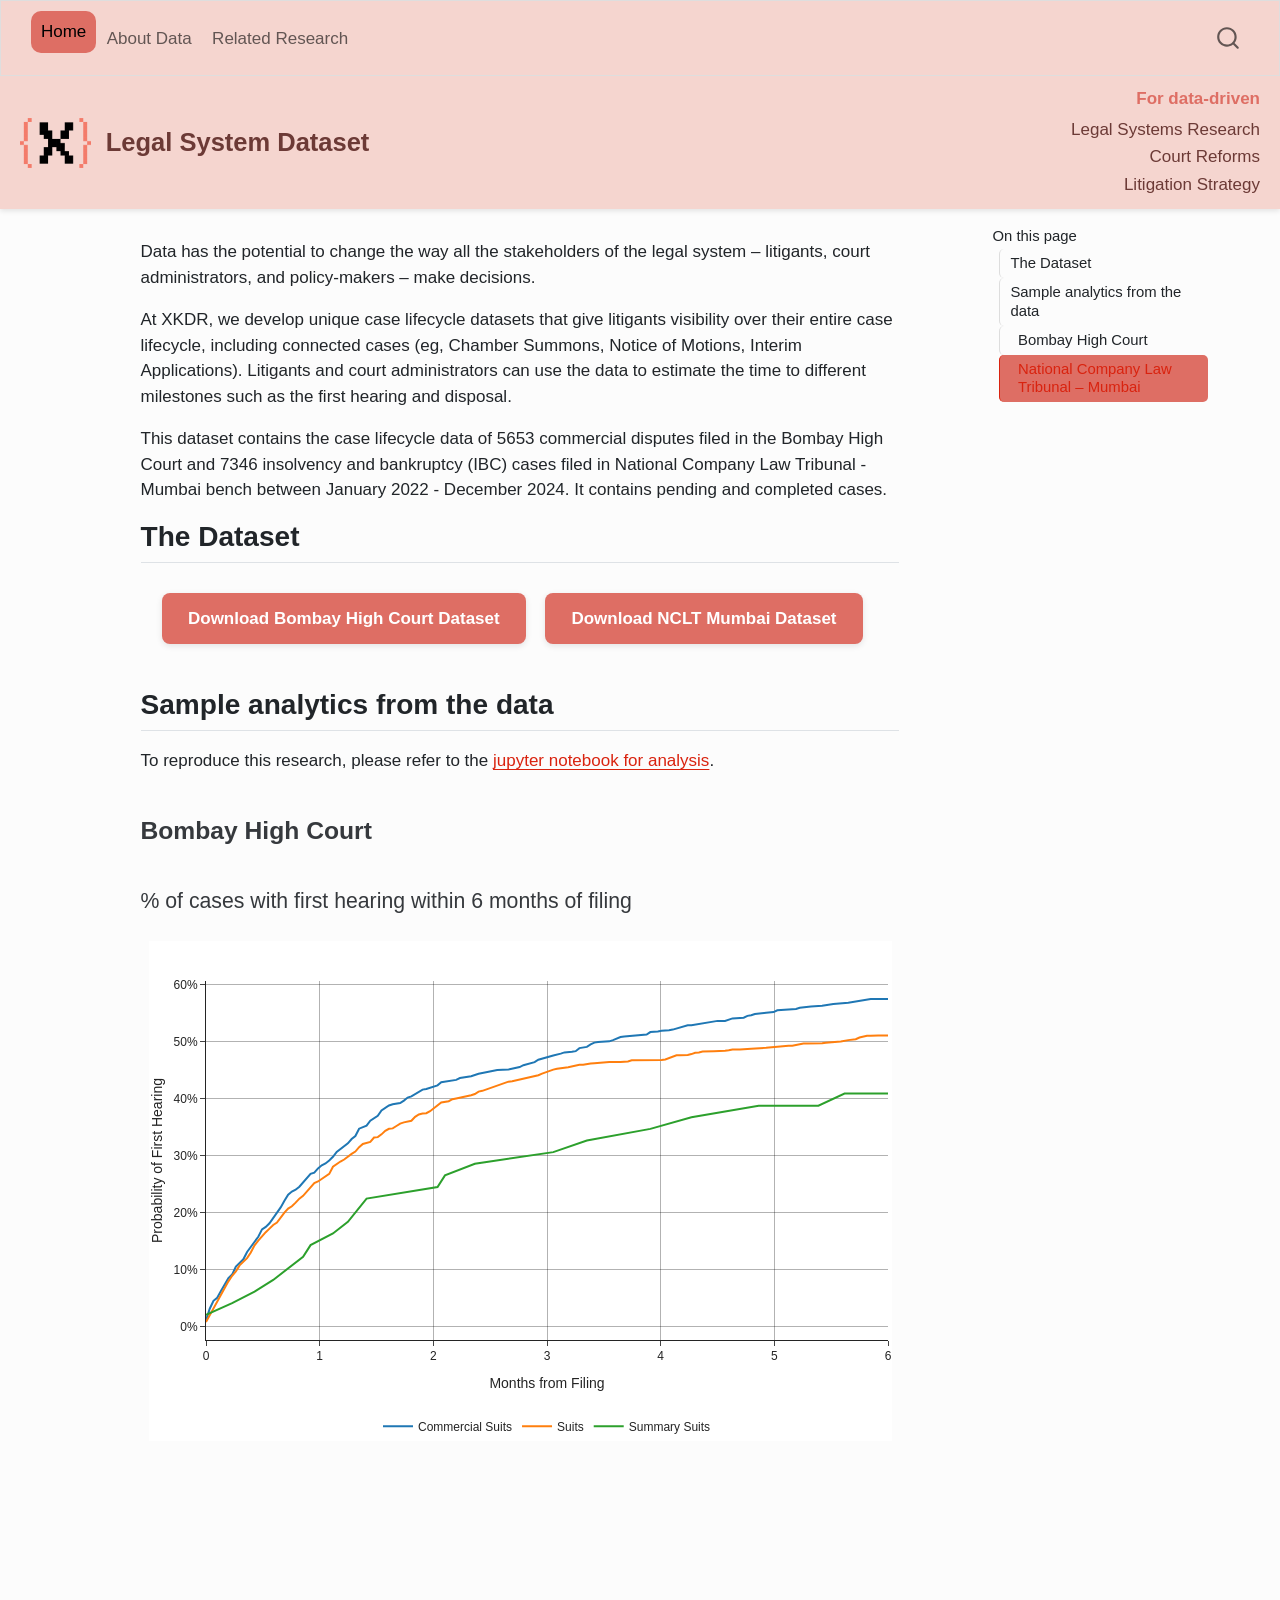
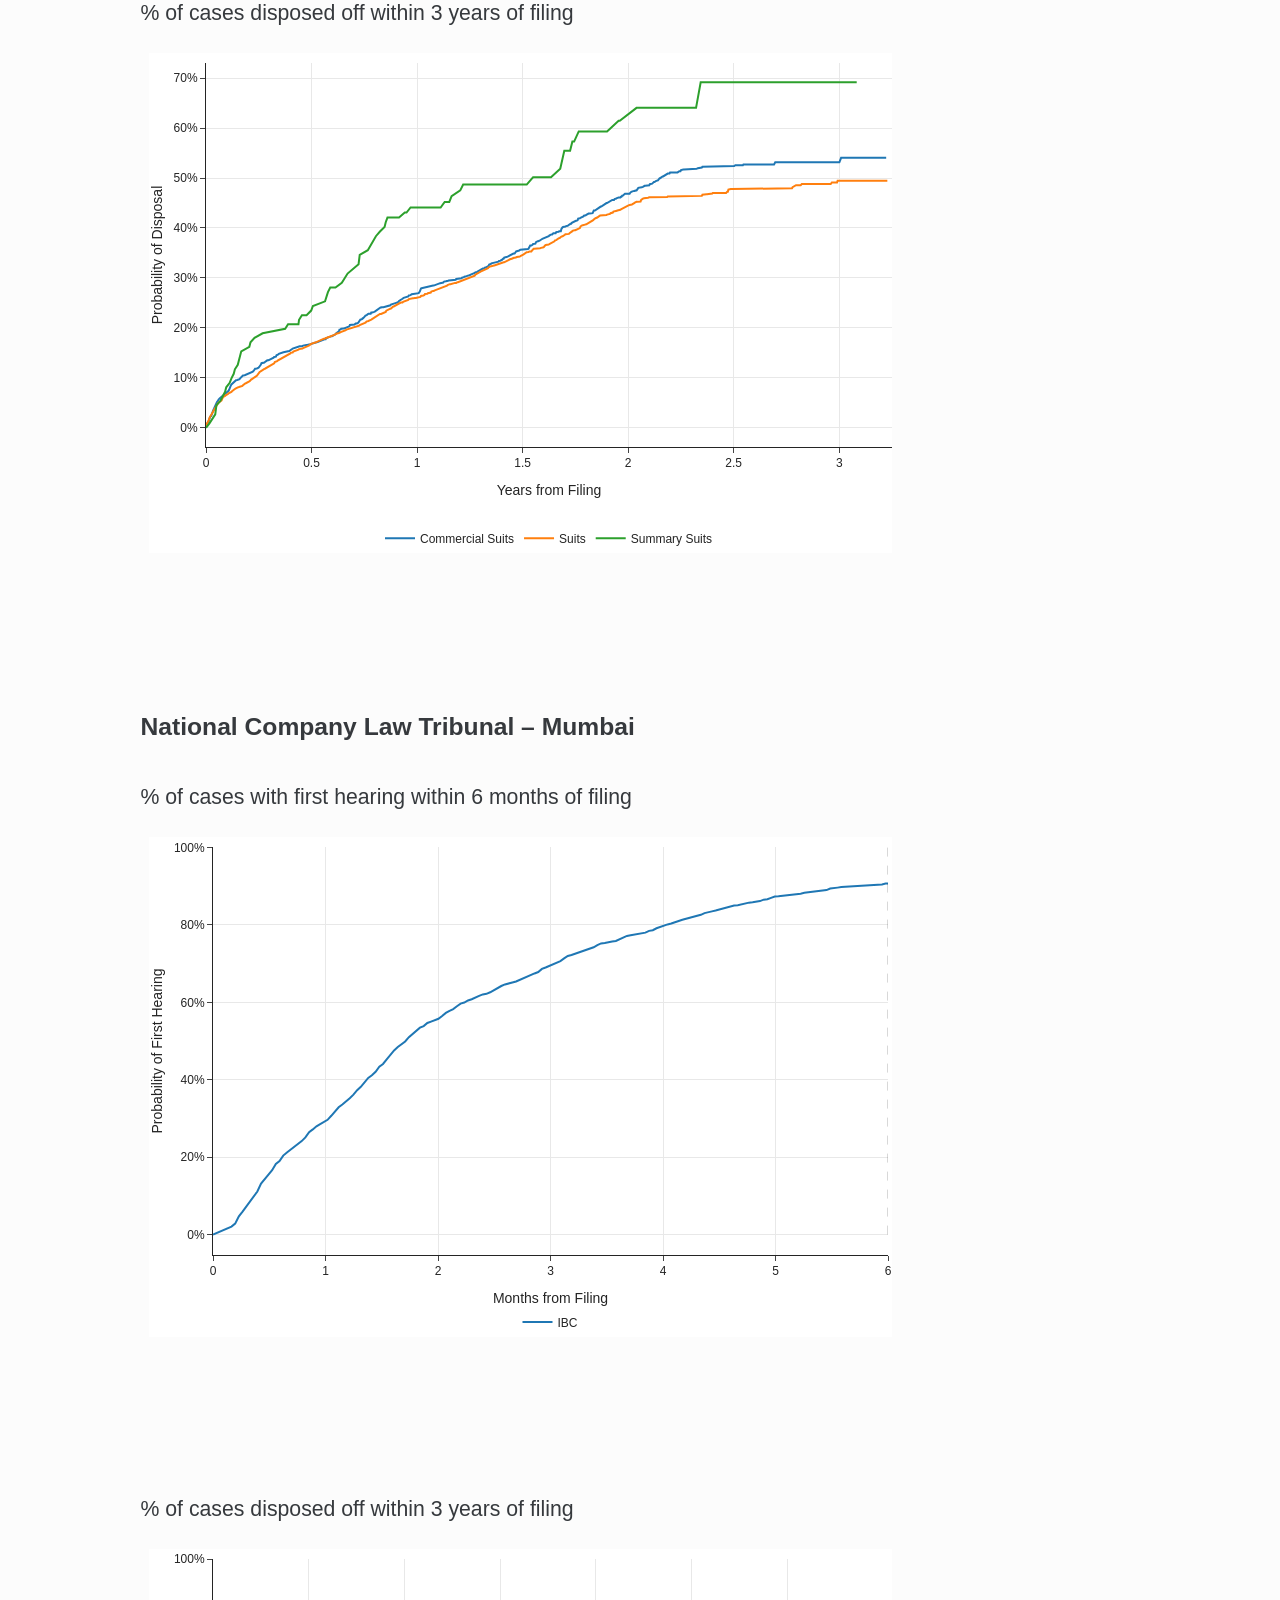
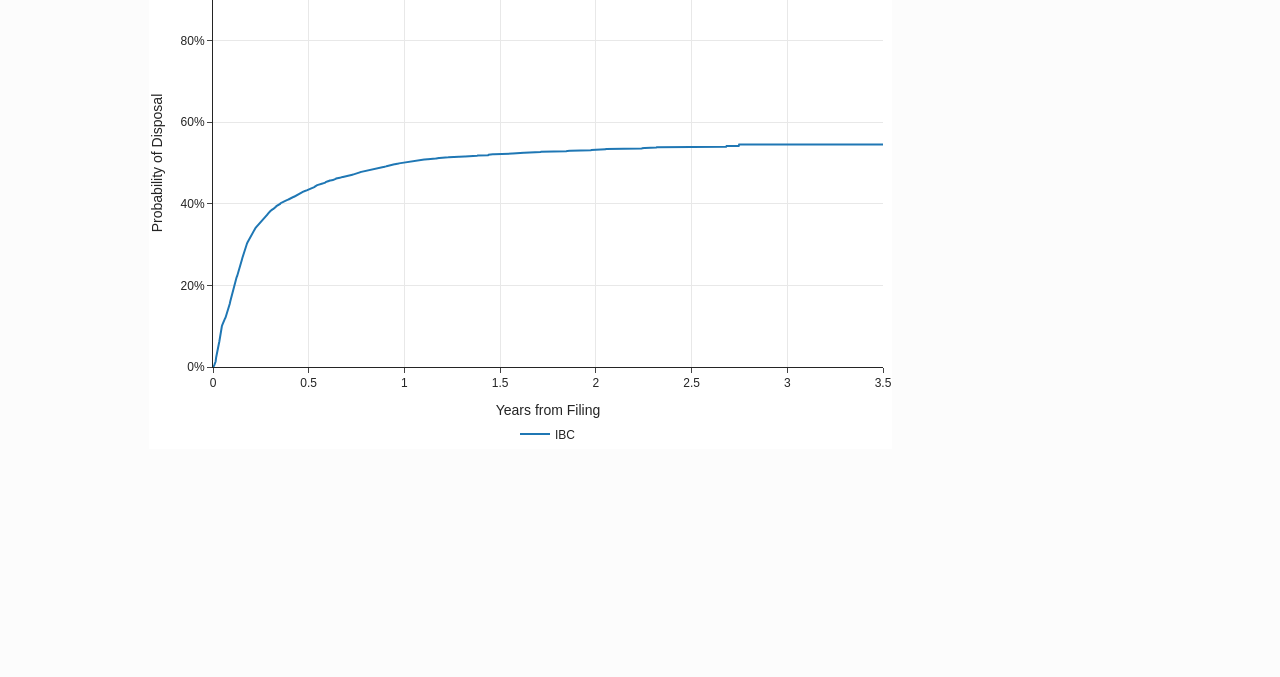
==== commit ff3834fe: "added html" ====
--- a/docs/index.html
+++ b/docs/index.html
@@ -7,7 +7,7 @@
 <meta name="viewport" content="width=device-width, initial-scale=1.0, user-scalable=yes">
 
 
-<title>Data Release</title>
+<title>index</title>
 <style>
 code{white-space: pre-wrap;}
 span.smallcaps{font-variant: small-caps;}
@@ -39,10 +39,7 @@
 <link href="site_libs/quarto-html/quarto-syntax-highlighting-e1a5c8363afafaef2c763b6775fbf3ca.css" rel="stylesheet" id="quarto-text-highlighting-styles">
 <script src="site_libs/bootstrap/bootstrap.min.js"></script>
 <link href="site_libs/bootstrap/bootstrap-icons.css" rel="stylesheet">
-<link href="site_libs/bootstrap/bootstrap-6bdd2aebeb936dcddaa5f935a5de481c.min.css" rel="stylesheet" append-hash="true" id="quarto-bootstrap" data-mode="light">
-<script src="site_libs/quarto-contrib/glightbox/glightbox.min.js"></script>
-<link href="site_libs/quarto-contrib/glightbox/glightbox.min.css" rel="stylesheet">
-<link href="site_libs/quarto-contrib/glightbox/lightbox.css" rel="stylesheet">
+<link href="site_libs/bootstrap/bootstrap-d64559d910ec87c4ee681e1e2f97436f.min.css" rel="stylesheet" append-hash="true" id="quarto-bootstrap" data-mode="light">
 <script id="quarto-search-options" type="application/json">{
   "location": "navbar",
   "copy-button": false,
@@ -70,22 +67,32 @@
     "search-label": "Search"
   }
 }</script>
+</head><body class="nav-fixed quarto-light"><div class="main-header">
+    <div class="header-content">
+        <img src="images/XKDR_Logomark_RGB_Full_Colour.png" alt="XKDR Logo" class="logo">
+        <h1>Legal System Dataset</h1>
+    </div>
+    <div class="header-topics">
+        <span>For data-driven</span>
+        <ul>
+            <li>Legal Systems Research</li>
+            <li>Court Reforms</li>
+            <li>Litigation Strategy</li>
+        </ul>
+    </div>
+</div>
+
 
 
 <link rel="stylesheet" href="styles.css">
-</head>
-
-<body class="nav-fixed quarto-light">
+
+
+
 
 <div id="quarto-search-results"></div>
   <header id="quarto-header" class="headroom fixed-top">
     <nav class="navbar navbar-expand-lg " data-bs-theme="dark">
       <div class="navbar-container container-fluid">
-      <div class="navbar-brand-container mx-auto">
-    <a class="navbar-brand" href="./index.html">
-    <span class="navbar-title">Data Release</span>
-    </a>
-  </div>
             <div id="quarto-search" class="" title="Search"></div>
           <button class="navbar-toggler" type="button" data-bs-toggle="collapse" data-bs-target="#navbarCollapse" aria-controls="navbarCollapse" role="menu" aria-expanded="false" aria-label="Toggle navigation" onclick="if (window.quartoToggleHeadroom) { window.quartoToggleHeadroom(); }">
   <span class="navbar-toggler-icon"></span>
@@ -96,6 +103,14 @@
     <a class="nav-link active" href="./index.html" aria-current="page"> 
 <span class="menu-text">Home</span></a>
   </li>  
+  <li class="nav-item">
+    <a class="nav-link" href="./about.html"> 
+<span class="menu-text">About Data</span></a>
+  </li>  
+  <li class="nav-item">
+    <a class="nav-link" href="./research.html"> 
+<span class="menu-text">Related Research</span></a>
+  </li>  
 </ul>
           </div> <!-- /navcollapse -->
             <div class="quarto-navbar-tools">
@@ -104,7 +119,7 @@
     </nav>
 </header>
 <!-- content -->
-<div id="quarto-content" class="quarto-container page-columns page-rows-contents page-layout-article page-navbar">
+<div id="quarto-content" class="quarto-container page-columns page-rows-contents page-layout-full page-navbar">
 <!-- sidebar -->
 <!-- margin-sidebar -->
     <div id="quarto-margin-sidebar" class="sidebar margin-sidebar">
@@ -112,75 +127,60 @@
     <h2 id="toc-title">On this page</h2>
    
   <ul>
-  <li><a href="#bombay-high-court-and-nclt-data-release" id="toc-bombay-high-court-and-nclt-data-release" class="nav-link active" data-scroll-target="#bombay-high-court-and-nclt-data-release">Bombay High Court and NCLT Data Release</a>
+  <li><a href="#the-dataset" id="toc-the-dataset" class="nav-link active" data-scroll-target="#the-dataset">The Dataset</a></li>
+  <li><a href="#sample-analytics-from-the-data" id="toc-sample-analytics-from-the-data" class="nav-link" data-scroll-target="#sample-analytics-from-the-data">Sample analytics from the data</a>
   <ul class="collapse">
-  <li><a href="#download-dataset" id="toc-download-dataset" class="nav-link" data-scroll-target="#download-dataset">Download Dataset</a></li>
-  <li><a href="#facts-about-the-data" id="toc-facts-about-the-data" class="nav-link" data-scroll-target="#facts-about-the-data">Facts About the Data</a></li>
-  <li><a href="#tips-for-exploration" id="toc-tips-for-exploration" class="nav-link" data-scroll-target="#tips-for-exploration">Tips for Exploration</a></li>
+  <li><a href="#bombay-high-court" id="toc-bombay-high-court" class="nav-link" data-scroll-target="#bombay-high-court">Bombay High Court</a></li>
+  <li><a href="#national-company-law-tribunal-mumbai" id="toc-national-company-law-tribunal-mumbai" class="nav-link" data-scroll-target="#national-company-law-tribunal-mumbai">National Company Law Tribunal – Mumbai</a></li>
   </ul></li>
   </ul>
 </nav>
     </div>
 <!-- main -->
-<main class="content" id="quarto-document-content">
-
-<header id="title-block-header" class="quarto-title-block default">
-<div class="quarto-title">
-<h1 class="title">Data Release</h1>
+<main class="content column-page-left" id="quarto-document-content"><header id="title-block-header" class="quarto-title-block"></header>
+
+
+
+
+<p>Data has the potential to change the way all the stakeholders of the legal system – litigants, court administrators, and policy-makers – make decisions.</p>
+<p>At XKDR, we develop unique case lifecycle datasets that give litigants visibility over their entire case lifecycle, including connected cases (eg, Chamber Summons, Notice of Motions, Interim Applications). Litigants and court administrators can use the data to estimate the time to different milestones such as the first hearing and disposal.</p>
+<p>This dataset contains the case lifecycle data of 5653 commercial disputes filed in the Bombay High Court and 7346 insolvency and bankruptcy (IBC) cases filed in National Company Law Tribunal - Mumbai bench between January 2022 - December 2024. It contains pending and completed cases.</p>
+<section id="the-dataset" class="level2">
+<h2 class="anchored" data-anchor-id="the-dataset">The Dataset</h2>
+<div style="text-align: center; margin: 20px 0;">
+<p><a href="data/xkdr_bhcDataset.zip" download="xkdr_bhcDataset.zip" class="btn">Download Bombay High Court Dataset</a> <a href="data/xkdr_ncltmDataset.zip" download="xkdr_ncltmDataset.zip" class="btn">Download NCLT Mumbai Dataset</a></p>
 </div>
-
-
-
-<div class="quarto-title-meta">
-
-    
-  
-    
-  </div>
-  
-
-
-</header>
-
-
-<section id="bombay-high-court-and-nclt-data-release" class="level1">
-<h1>Bombay High Court and NCLT Data Release</h1>
-<p>Building upon XKDR’s pioneering research into litigant decision-making, we are thrilled to announce the public release of an expanded dataset covering cases filed and heard at the <a href="https://xkdr.substack.com/p/xkdr-newsletter-issue-25?utm_source=publication-search">Bombay High Court</a> and the <a href="https://xkdr.substack.com/p/xkdr-newsletter-issue-24?utm_source=publication-search">National Company Law Tribunal</a>. This release significantly augments the data underpinning our previous findings on three critical questions concerning litigant behavior and judicial outcomes.</p>
-<p><a href="images/bhc_median_hearings_by_category.png" class="lightbox" data-gallery="gallery"><img src="images/bhc_median_hearings_by_category.png" class="img-fluid" style="margin-right: 1rem;width:20.0%"></a> <a href="images/bhc_time_to_disposal.png" class="lightbox" data-gallery="gallery"><img src="images/bhc_time_to_disposal.png" class="img-fluid" style="margin-right: 1rem;width:20.0%"></a> <a href="images/bhc_time_to_first_hearing.png" class="lightbox" data-gallery="gallery"><img src="images/bhc_time_to_first_hearing.png" class="img-fluid" style="margin-right: 1rem;width:20.0%"></a> <a href="images/nclt_time_to_disposal_probability.png" class="lightbox" data-gallery="gallery"><img src="images/nclt_time_to_disposal_probability.png" class="img-fluid" style="margin-right: 1rem;width:20.0%"></a> <a href="images/nclt_time_to_first_hearing.png" class="lightbox" data-gallery="gallery"><img src="images/nclt_time_to_first_hearing.png" class="img-fluid" style="width:20.0%"></a></p>
-<section id="download-dataset" class="level2">
-<h2 class="anchored" data-anchor-id="download-dataset">Download Dataset</h2>
-<p><a href="data/matters.csv" class="btn" download="true">Download Matters Data</a> <a href="data/hearings.csv" class="btn" download="true">Download Hearings Data</a></p>
-</section>
-<section id="facts-about-the-data" class="level2">
-<h2 class="anchored" data-anchor-id="facts-about-the-data">Facts About the Data</h2>
-<p><strong>Name</strong>: <em>Bombay High Court and NCLT Case Data</em><br>
-<strong>Description</strong>: Case records from Bombay High Court and National Company Law Tribunal (NCLT) for selected case types.</p>
-<p><strong>Data Description</strong>:</p>
-<ul>
-<li><code>matter_id</code>: Unique identifier for each record</li>
-<li><code>court_name</code>: Name of the court where the case was filed</li>
-<li><code>filing_no</code>: Case filing number</li>
-<li><code>filing_date</code>: Date the case was filed</li>
-<li><code>disposal_date</code>: Date the case was disposed</li>
-<li><code>hearing_id</code>: Unique identifier for hearing</li>
-<li><code>hearing_date</code>: Date of the hearing</li>
-<li><code>case_status</code>: Current status of the case (e.g., Pending, Disposed)</li>
-<li><code>case_typology</code>: Type of case (e.g., Commercial Suits, Suits, Summary Suits)</li>
-</ul>
-<hr>
-<p><strong>Source</strong>: Bombay High Court and NCLT<br>
-The last date of updation is reflected in the dataset itself.</p>
-<p><strong>Related Research</strong></p>
-<ol type="1">
-<li><a href="https://blog.theleapjournal.org/2023/06/helping-litigants-make-informed-choices.html#gsc.tab=0">Helping litigants make informed choices in resolving debt disputes</a> — <em>Pavithra Manivannan, Susan Thomas, and Bhargavi Zaveri-Shah</em>, Leap Blog, June 2023</li>
-<li><a href="https://www.xkdr.org/paper/evaluating-courts-from-a-litigants-perspective-a-project-report">Evaluating courts from a litigant’s perspective: A project report</a> — <em>Pavithra Manivannan, Geetika Palta, Susan Thomas, and Bhargavi Zaveri-Shah</em>, December 2023</li>
-</ol>
-</section>
-<section id="tips-for-exploration" class="level2">
-<h2 class="anchored" data-anchor-id="tips-for-exploration">Tips for Exploration</h2>
-<p>Use tools like <strong>Excel</strong>, <strong>R</strong>, or <strong>Python</strong> to analyze the data and build insights.</p>
-
-
+</section>
+<section id="sample-analytics-from-the-data" class="level2">
+<h2 class="anchored" data-anchor-id="sample-analytics-from-the-data">Sample analytics from the data</h2>
+<p>To reproduce this research, please refer to the <a href="https://github.com/xKDR/legal-system-dataset/blob/main/analysis.ipynb">jupyter notebook for analysis</a>.</p>
+<section id="bombay-high-court" class="level3">
+<h3 class="anchored" data-anchor-id="bombay-high-court">Bombay High Court</h3>
+<section id="of-cases-with-first-hearing-within-6-months-of-filing" class="level4">
+<h4 class="anchored" data-anchor-id="of-cases-with-first-hearing-within-6-months-of-filing">% of cases with first hearing within 6 months of filing</h4>
+<iframe src="images/bhc_time_to_first_hearing.html" width="100%" height="600px" style="border:none; margin-top: 10px;" class="lightbox" data-group="gallery">
+</iframe>
+</section>
+<section id="of-cases-disposed-off-within-3-years-of-filing" class="level4">
+<h4 class="anchored" data-anchor-id="of-cases-disposed-off-within-3-years-of-filing">% of cases disposed off within 3 years of filing</h4>
+<iframe src="images/bhc_time_to_disposal.html" width="100%" height="600px" style="border:none; margin-top: 10px;" class="lightbox" data-group="gallery">
+</iframe>
+</section>
+</section>
+<section id="national-company-law-tribunal-mumbai" class="level3">
+<h3 class="anchored" data-anchor-id="national-company-law-tribunal-mumbai">National Company Law Tribunal – Mumbai</h3>
+<section id="of-cases-with-first-hearing-within-6-months-of-filing-1" class="level4">
+<h4 class="anchored" data-anchor-id="of-cases-with-first-hearing-within-6-months-of-filing-1">% of cases with first hearing within 6 months of filing</h4>
+<iframe src="images/nclt_time_to_first_hearing.html" width="100%" height="600px" style="border:none; margin-top: 10px;" class="lightbox" data-group="gallery">
+</iframe>
+</section>
+<section id="of-cases-disposed-off-within-3-years-of-filing-1" class="level4">
+<h4 class="anchored" data-anchor-id="of-cases-disposed-off-within-3-years-of-filing-1">% of cases disposed off within 3 years of filing</h4>
+<iframe src="images/nclt_time_to_disposal.html" width="100%" height="600px" style="border:none; margin-top: 10px;" class="lightbox" data-group="gallery">
+</iframe>
+
+
+</section>
 </section>
 </section>
 
@@ -585,38 +585,6 @@
   });
   </script>
 </div> <!-- /content -->
-<script>var lightboxQuarto = GLightbox({"closeEffect":"fade","descPosition":"right","loop":false,"openEffect":"fade","selector":".lightbox","skin":"my-css-class"});
-(function() {
-  let previousOnload = window.onload;
-  window.onload = () => {
-    if (previousOnload) {
-      previousOnload();
-    }
-    lightboxQuarto.on('slide_before_load', (data) => {
-      const { slideIndex, slideNode, slideConfig, player, trigger } = data;
-      const href = trigger.getAttribute('href');
-      if (href !== null) {
-        const imgEl = window.document.querySelector(`a[href="${href}"] img`);
-        if (imgEl !== null) {
-          const srcAttr = imgEl.getAttribute("src");
-          if (srcAttr && srcAttr.startsWith("data:")) {
-            slideConfig.href = srcAttr;
-          }
-        }
-      } 
-    });
-  
-    lightboxQuarto.on('slide_after_load', (data) => {
-      const { slideIndex, slideNode, slideConfig, player, trigger } = data;
-      if (window.Quarto?.typesetMath) {
-        window.Quarto.typesetMath(slideNode);
-      }
-    });
-  
-  };
-  
-})();
-          </script>
 
 
 
--- a/docs/styles.css
+++ b/docs/styles.css
@@ -0,0 +1,387 @@
+body {
+  font-family: Arial, sans-serif;
+  margin: 0;
+  padding: 0;
+}
+
+.navbar {
+  background-color: #f5d5cf;
+}
+
+a.nav-link.active {
+  background-color: #de6e64;
+  color: white;
+  padding: 0.5rem 1rem; /* Optional: Adds padding for better appearance */
+  border-radius: 10px; /* ✅ Add this line */
+}
+
+/* Highlight boxes in soft peach tone */
+.highlight-box.active {
+  background-color: #de6e64;
+  color: white; /* Changes text to white when active */
+  padding: 1rem 1.5rem;
+  border: 1px solid #de6e64;
+  border-radius: 10px;
+  margin: 2rem 0;
+  transition: all 0.3s ease; /* Smooth transition for better UX */
+}
+
+/* Ensure nested text or links inside also turn white */
+.highlight-box.active * {
+  color: white !important;
+}
+
+/* Download buttons */
+.btn {
+  display: inline-block;
+  background-color: #de6e64;
+  color: white;
+  padding: 12px 25px;
+  text-decoration: none;
+  border-radius: 8px;
+  margin: 10px 15px 10px 0;
+  font-weight: bold;
+  transition: background-color 0.2s ease, box-shadow 0.2s ease;
+  box-shadow: 0 2px 6px rgba(0,0,0,0.1);
+}
+
+.btn:hover {
+  background-color: #c7534a;
+  box-shadow: 0 4px 12px rgba(0,0,0,0.2);
+}
+
+/* Image box layout */
+.side-by-side {
+  display: flex;
+  flex-wrap: wrap;
+  justify-content: space-between;
+  gap: 1.5rem;
+  margin: 1.5rem 0;
+}
+
+.side-by-side img {
+  flex: 1 1 48%; /* Align with width for consistency */
+  width: 30%; /* Maintain approximate half-width */
+  height: auto;
+  border-radius: 10px;
+  box-shadow: 0 2px 6px rgba(0,0,0,0.1);
+  min-width: 300px; /* Minimum width to prevent excessive shrinking */
+}
+
+/* Lightbox image caption */
+img + em,
+img + strong {
+  display: block;
+  text-align: center;
+  margin-top: 0.5rem;
+  color: #6c3a36;
+  font-style: italic;
+  font-weight: 500;
+}
+
+/* Responsive tweaks */
+@media (max-width: 768px) {
+  .side-by-side img {
+    width: 100%; /* Stack images vertically on mobile */
+    min-width: 0; /* Reset min-width for stacking */
+    margin-bottom: 1rem; /* Add spacing between stacked images */
+  }
+
+  .btn {
+    display: block;
+    width: 80%;
+    text-align: center;
+    margin: 10px auto;
+  }
+}
+
+/* Analytics question section */
+.question-box {
+  background-color: #fef2f0;
+  padding: 1.5rem;
+  margin-bottom: 2rem;
+  border-left: 6px solid #de6e64;
+}
+
+.icon {
+  display: inline-block;
+  margin-right: 0.5rem;
+  color: #de6e64;
+  font-weight: bold;
+  font-size: 1.2rem;
+}
+
+.image-row {
+  display: flex;
+  flex-wrap: wrap;
+  gap: 1.5rem;
+  margin-top: 1rem;
+}
+
+.img-box {
+  background-color: #fbb6aa;
+  padding: 1rem;
+  border-radius: 12px;
+  flex: 1 1 300px;
+  max-width: 400px;
+  text-align: center;
+  color: #6c3a36;
+  font-weight: 600;
+  font-size: 0.9rem;
+}
+
+.img-box p {
+  margin: 0 0 0.5rem;
+}
+
+.analytics-img {
+  max-width: 100%;
+  border-radius: 8px;
+  box-shadow: 0 2px 6px rgba(0,0,0,0.1);
+  height: auto;
+}
+
+/* Dataset section */
+.dataset-boxes {
+  display: flex;
+  gap: 2rem;
+  margin-top: 1rem;
+  flex-wrap: wrap;
+}
+
+.dataset-card {
+  background-color: #fbb6aa;
+  padding: 1.5rem;
+  border-radius: 10px;
+  width: 300px;
+  text-align: center;
+  font-weight: bold;
+  border: 1px solid #de6e64;
+}
+
+/* Page padding */
+main, .content, .page-body {
+  max-width: 100% !important;
+  width: 100% !important;
+  padding: 2rem 4rem;
+}
+
+/* Header styles */
+.main-header {
+  position: relative; /* Changed from fixed to relative */
+  width: 100%;
+  background-color: #f5d5cf;
+  padding: 10px 20px;
+  box-shadow: 0 2px 5px rgba(0,0,0,0.1);
+  display: flex;
+  justify-content: space-between;
+  align-items: center;
+}
+
+.header-content {
+  display: flex;
+  align-items: center;
+}
+
+.logo {
+  height: 50px;
+  margin-right: 15px;
+}
+
+.header-content h1 {
+  color: #6c3a36;
+  margin: 0;
+  font-size: 1.5rem;
+}
+
+.header-topics {
+  text-align: right;
+}
+
+.header-topics span {
+  color: #de6e64;
+  font-weight: bold;
+  display: block;
+  margin-bottom: 5px;
+}
+
+.header-topics ul {
+  list-style: none;
+  padding: 0;
+  margin: 0;
+  color: #6c3a36;
+}
+
+.header-topics ul li {
+  margin: 2px 0;
+}
+
+main {
+  padding: 20px; /* Adjusted padding */
+  margin-top: 0; /* Reset margin-top since header is no longer fixed */
+}
+
+.research-card {
+  background: #fdded8;
+  border: 1px solid #de6e64;
+  border-radius: 12px;
+  padding: 1.5rem;
+  margin: 1.5rem 0;
+  box-shadow: 0 2px 8px rgba(0,0,0,0.08);
+  transition: transform 0.2s ease, box-shadow 0.2s ease;
+}
+
+.research-card:hover {
+  transform: translateY(-2px);
+  box-shadow: 0 4px 15px rgba(0,0,0,0.12);
+}
+
+.research-card h3 {
+  color: #6c3a36;
+  margin-top: 0;
+  margin-bottom: 0.8rem;
+  font-size: 1.3rem;
+  line-height: 1.3;
+}
+
+.research-card strong {
+  color: #6c3a36;
+  font-weight: 600;
+}
+
+.research-card p {
+  color: #5a5a5a;
+  line-height: 1.6;
+  margin-bottom: 1rem;
+}
+
+.research-card a {
+  background: #de6e64;
+  color: white;
+  padding: 8px 16px;
+  text-decoration: none;
+  border-radius: 6px;
+  font-weight: 500;
+  display: inline-block;
+  transition: background-color 0.2s ease;
+}
+
+.research-card a:hover {
+  background: #c7534a;
+  color: white;
+  text-decoration: none;
+}
+
+/* Mobile responsive */
+@media (max-width: 768px) {
+  .research-card {
+    padding: 1rem;
+    margin: 1rem 0;
+  }
+  
+  .research-card h3 {
+    font-size: 1.1rem;
+  }
+}
+
+.callout-note {
+  border-left: 4px solid #de6e64 !important;
+  background: #fdded8 !important;
+}
+
+.callout-note .callout-body h2 {
+  color: #6c3a36;
+  margin-top: 0;
+}
+
+.callout-note .callout-body strong {
+  color: #6c3a36;
+}
+
+.callout-note .callout-body a {
+  background: #de6e64;
+  color: white;
+  padding: 6px 12px;
+  text-decoration: none;
+  border-radius: 5px;
+  font-weight: 500;
+}
+
+.callout-note .callout-body a:hover {
+  background: #c7534a;
+  text-decoration: none;
+}
+
+/* Enhance table borders */
+table {
+  border-collapse: collapse;
+  width: 100%;
+  margin: 4rem 0;
+  border: 2px solid #de6e64;
+  background-color: #fef2f0;
+}
+
+table th, table td {
+  border: 1px solid #de6e64;
+  padding: 1em 1.2em;
+  text-align: left;
+  vertical-align: middle;
+}
+
+table tr:first-child th {
+  background-color: #fdded8;
+  color: #6c3a36;
+  font-weight: 600;
+}
+
+h3, h4 {
+  margin-top: 2.5rem;
+}
+
+/* Style the entire TOC sidebar */
+.sidebar nav[role="doc-toc"] ul li a {
+  display: block;
+  padding: 0.3rem 0.6rem;
+  border-radius: 5px;
+  transition: all 0.2s ease;
+  text-decoration: none;
+}
+
+.sidebar nav[role="doc-toc"] ul li a:hover {
+  background-color: #fdded8;
+  color: #6c3a36;
+}
+
+.sidebar nav[role="doc-toc"] ul li a.active,
+.sidebar nav[role="doc-toc"] ul li.active > a {
+  background-color: #de6e64 !important;
+  color: white !important;
+}
+
+.research-card a::before,
+.research-card a::after {
+  display: none !important;
+}
+
+.sidebar nav[role="doc-toc"] ul li a.active,
+.sidebar nav[role="doc-toc"] ul li.active > a,
+.sidebar nav[role="doc-toc"] a.active {
+  background-color: #de6e64 !important;
+  color: white !important;
+}
+
+.sidebar nav[role="doc-toc"] ul li a:visited.active {
+  color: white !important;
+}
+
+/* Alternative: If your captions are in elements right after images */
+img + p,
+img + h3,
+img + h4 {
+  display: block;
+  text-align: center;
+  margin-top: 0.5rem;
+  color: #6c3a36;
+  font-style: italic;
+  font-weight: 500;
+}
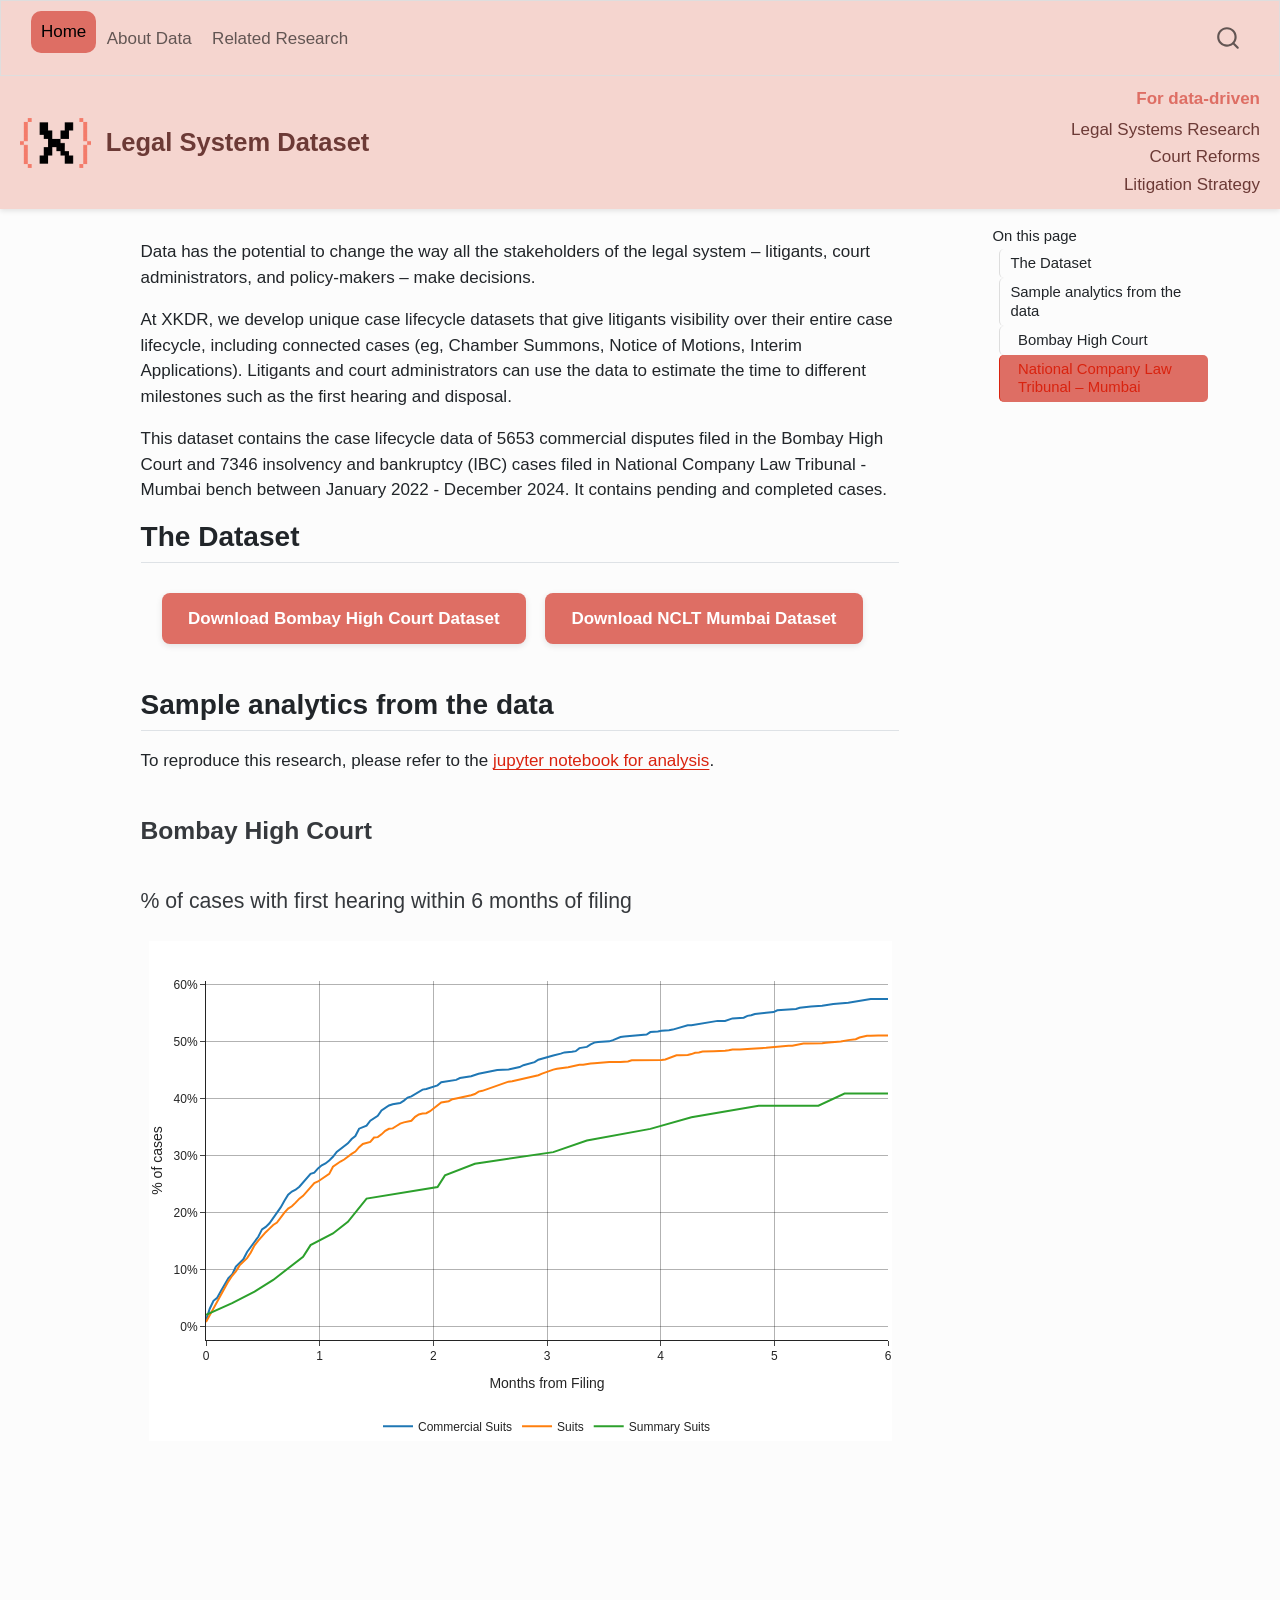
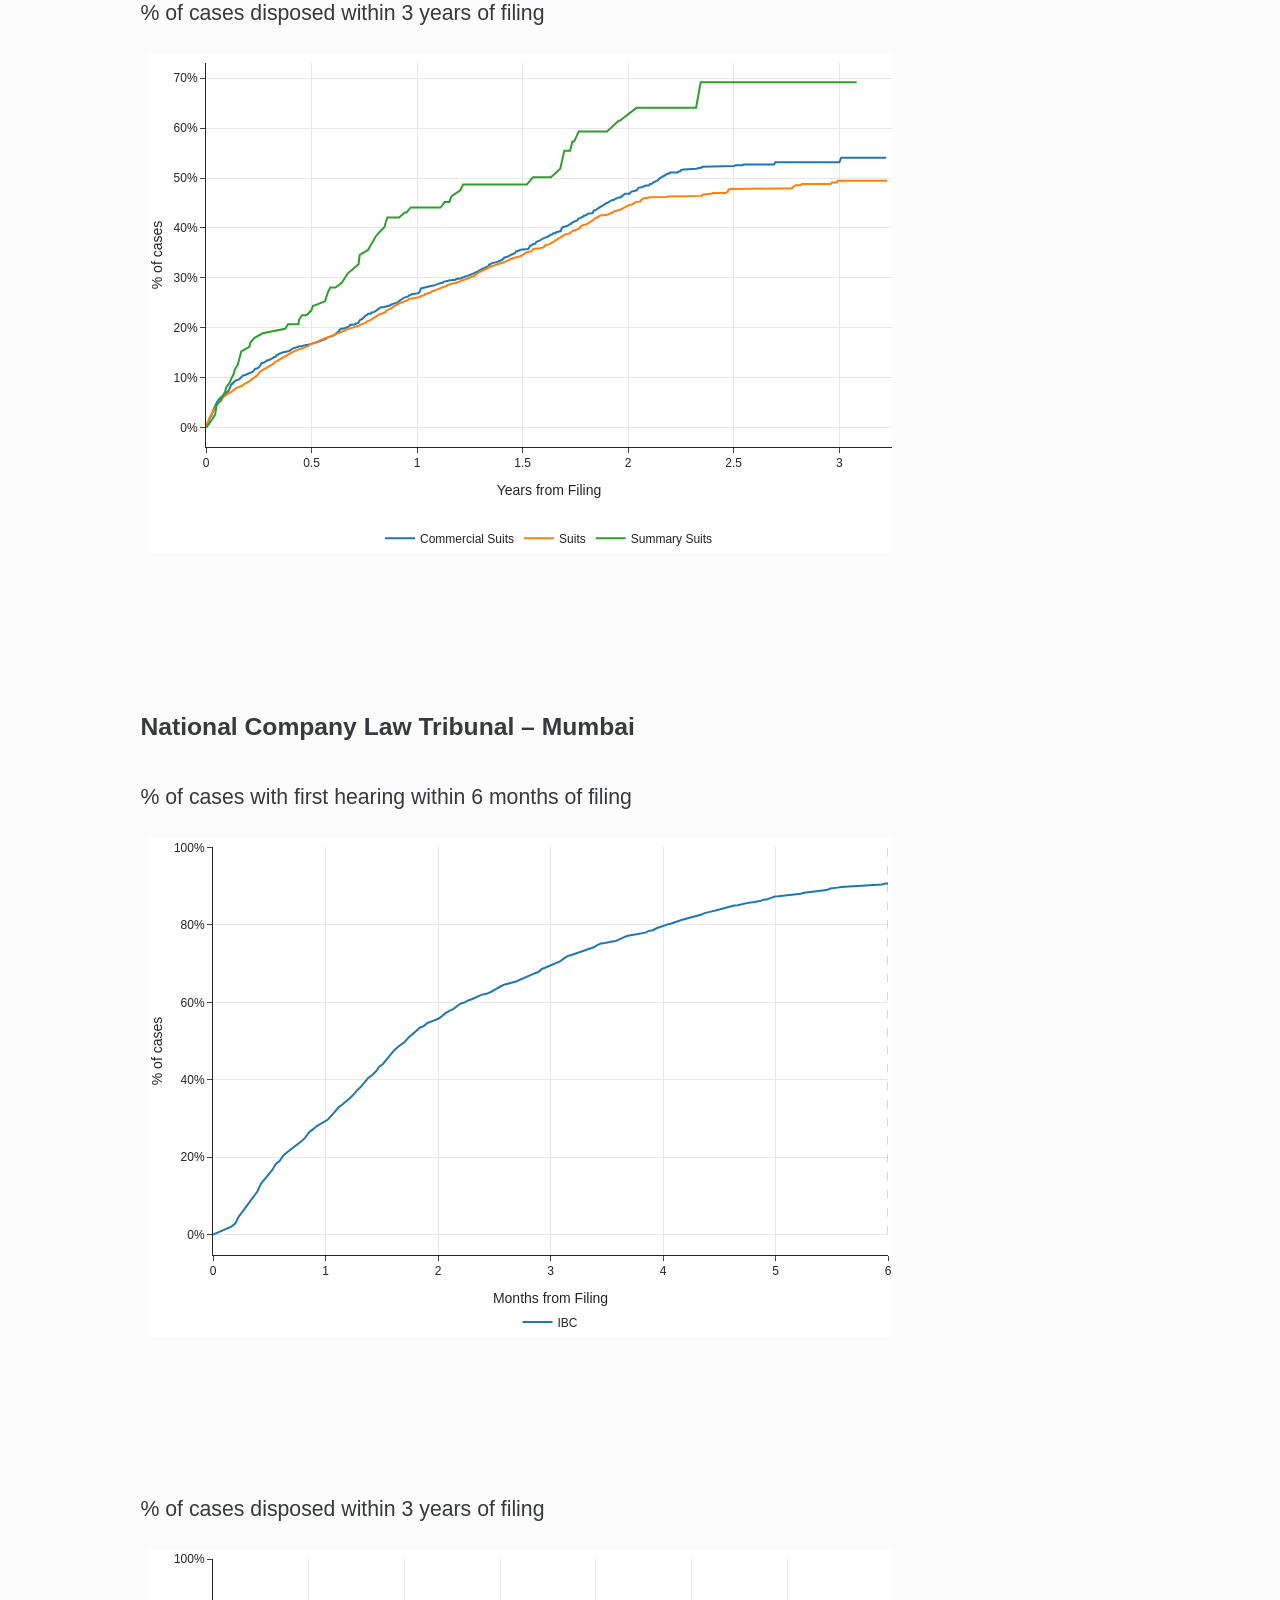
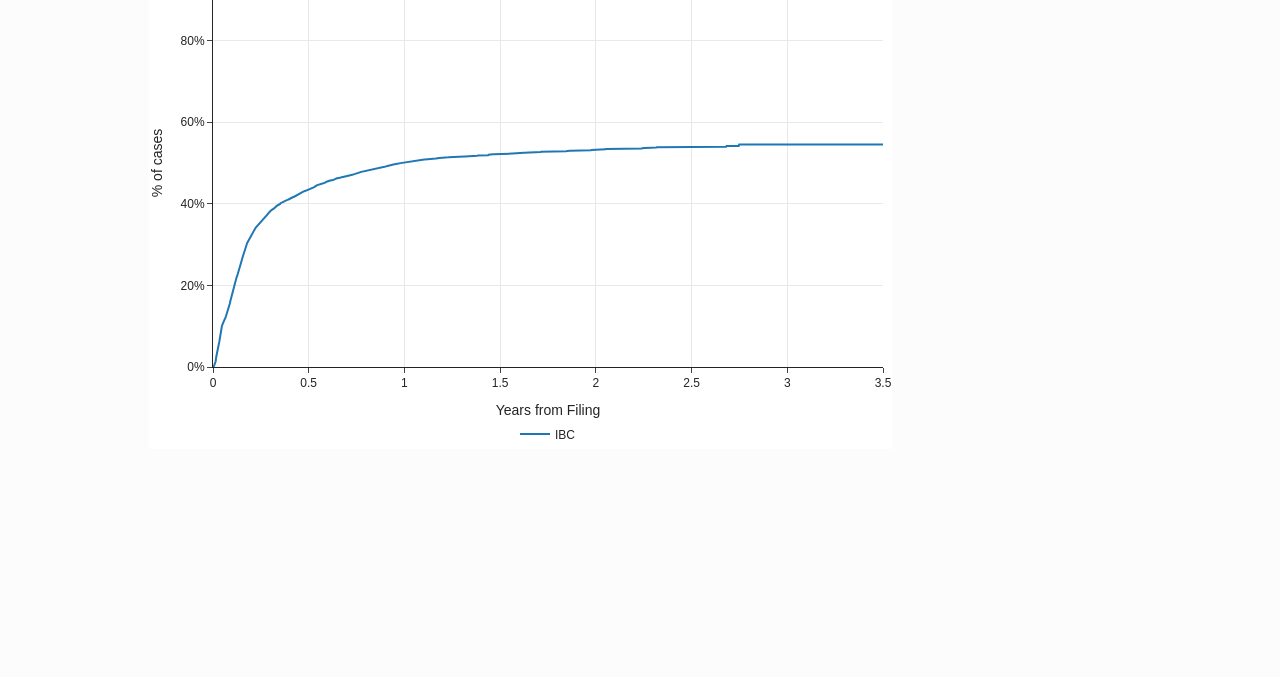
==== commit dd48920e: "updated docs" ====
--- a/docs/index.html
+++ b/docs/index.html
@@ -161,8 +161,8 @@
 <iframe src="images/bhc_time_to_first_hearing.html" width="100%" height="600px" style="border:none; margin-top: 10px;" class="lightbox" data-group="gallery">
 </iframe>
 </section>
-<section id="of-cases-disposed-off-within-3-years-of-filing" class="level4">
-<h4 class="anchored" data-anchor-id="of-cases-disposed-off-within-3-years-of-filing">% of cases disposed off within 3 years of filing</h4>
+<section id="of-cases-disposed-within-3-years-of-filing" class="level4">
+<h4 class="anchored" data-anchor-id="of-cases-disposed-within-3-years-of-filing">% of cases disposed within 3 years of filing</h4>
 <iframe src="images/bhc_time_to_disposal.html" width="100%" height="600px" style="border:none; margin-top: 10px;" class="lightbox" data-group="gallery">
 </iframe>
 </section>
@@ -174,8 +174,8 @@
 <iframe src="images/nclt_time_to_first_hearing.html" width="100%" height="600px" style="border:none; margin-top: 10px;" class="lightbox" data-group="gallery">
 </iframe>
 </section>
-<section id="of-cases-disposed-off-within-3-years-of-filing-1" class="level4">
-<h4 class="anchored" data-anchor-id="of-cases-disposed-off-within-3-years-of-filing-1">% of cases disposed off within 3 years of filing</h4>
+<section id="of-cases-disposed-within-3-years-of-filing-1" class="level4">
+<h4 class="anchored" data-anchor-id="of-cases-disposed-within-3-years-of-filing-1">% of cases disposed within 3 years of filing</h4>
 <iframe src="images/nclt_time_to_disposal.html" width="100%" height="600px" style="border:none; margin-top: 10px;" class="lightbox" data-group="gallery">
 </iframe>
 
